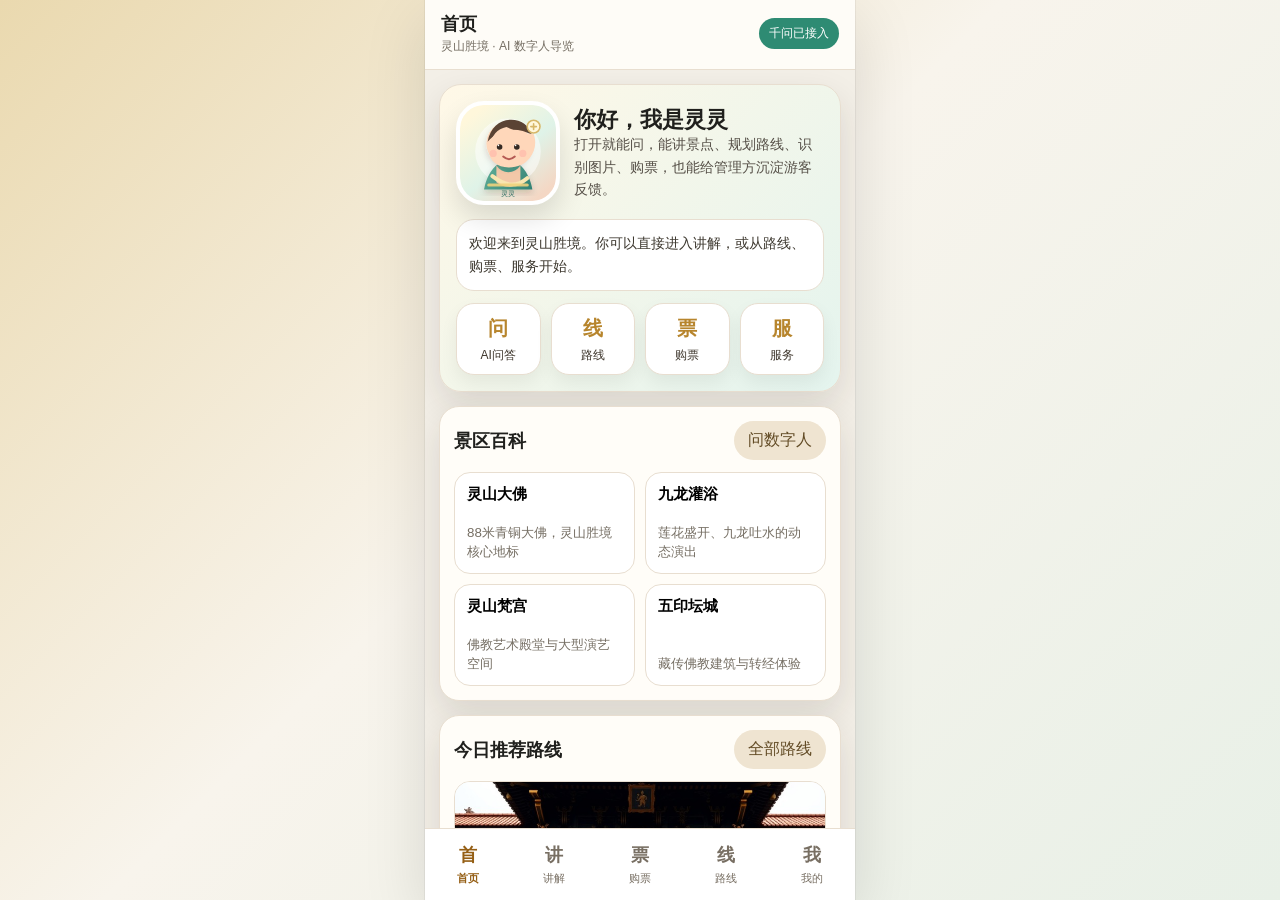
==== preview.html @ b8cce470 "完善AI数字人导览小程序功能" ====
<!doctype html>
<html lang="zh-CN">
<head>
  <meta charset="utf-8" />
  <meta name="viewport" content="width=device-width, initial-scale=1" />
  <title>灵山胜境 AI 数字人导览小程序</title>
  <style>
    :root{
      --bg:#f3efe7;
      --paper:#fffdf8;
      --ink:#20201d;
      --sub:#756e63;
      --line:#e8ded0;
      --gold:#b7852d;
      --green:#2e8b73;
      --red:#ba594d;
      --blue:#3d6f97;
      --shadow:0 14px 34px rgba(44,35,22,.12);
    }
    *{box-sizing:border-box}
    body{
      margin:0;
      min-height:100vh;
      background:linear-gradient(135deg,#ead9af,#f8f4ec 46%,#e8f0e7);
      color:var(--ink);
      font-family:"PingFang SC","Microsoft YaHei",Arial,sans-serif;
    }
    button,input,select,textarea{font:inherit}
    button{cursor:pointer}
    .phone{
      width:min(430px,100vw);
      min-height:100vh;
      margin:0 auto;
      background:var(--bg);
      position:relative;
      overflow:hidden;
      box-shadow:0 0 0 1px rgba(0,0,0,.05),0 20px 60px rgba(0,0,0,.12);
    }
    .app-head{
      height:70px;
      padding:12px 16px 10px;
      background:rgba(255,253,248,.96);
      border-bottom:1px solid var(--line);
      position:sticky;
      top:0;
      z-index:10;
    }
    .head-row{display:flex;align-items:center;justify-content:space-between;gap:10px}
    .back{
      border:0;
      background:#efe5d6;
      color:#5d4a2e;
      border-radius:12px;
      width:40px;
      height:40px;
      display:none;
      flex:none;
    }
    .back.show{display:block}
    .title-wrap{min-width:0;flex:1}
    .page-title{font-size:18px;font-weight:800;white-space:nowrap;overflow:hidden;text-overflow:ellipsis}
    .page-sub{font-size:12px;color:var(--sub);margin-top:2px;white-space:nowrap;overflow:hidden;text-overflow:ellipsis}
    .ai-pill{background:var(--green);color:#fff;border-radius:999px;padding:7px 10px;font-size:12px;white-space:nowrap}
    .main{height:calc(100vh - 70px);overflow:auto;padding:14px 14px 88px}
    .page{display:none}
    .page.active{display:block}
    .hero{
      background:linear-gradient(135deg,#fff8e7,#e4f4ee);
      border:1px solid var(--line);
      border-radius:22px;
      padding:16px;
      box-shadow:var(--shadow);
    }
    .guide{display:flex;gap:14px;align-items:center}
    .avatar{
      width:104px;height:104px;border-radius:28px;object-fit:cover;
      background:#fff;border:4px solid #fff;box-shadow:0 14px 28px rgba(0,0,0,.12);
      flex:none;
    }
    h1,h2,h3,p{margin:0}
    h1{font-size:22px;line-height:1.25}
    h2{font-size:18px}
    h3{font-size:16px}
    p{color:#554f47;line-height:1.6;font-size:14px}
    .speech{
      margin-top:14px;
      background:#fff;
      border:1px solid var(--line);
      border-radius:18px;
      padding:12px;
      font-size:14px;
      line-height:1.65;
      color:#3d382f;
    }
    .section{margin-top:14px;background:var(--paper);border:1px solid var(--line);border-radius:20px;padding:14px;box-shadow:var(--shadow)}
    .section-head{display:flex;align-items:center;justify-content:space-between;gap:12px;margin-bottom:12px}
    .muted{color:var(--sub);font-size:12px}
    .grid{display:grid;grid-template-columns:repeat(2,1fr);gap:10px}
    .tile,.list-btn,.route-card,.service-row,.ticket-row,.order-card{
      border:1px solid var(--line);
      background:#fff;
      border-radius:16px;
      padding:12px;
    }
    .tile{min-height:102px;text-align:left;display:flex;flex-direction:column;justify-content:space-between}
    .tile strong,.list-btn strong{font-size:15px}
    .tile small,.list-btn small{color:var(--sub);line-height:1.45}
    .quick-actions{display:grid;grid-template-columns:repeat(4,1fr);gap:10px;margin-top:12px}
    .quick-actions button{
      min-height:72px;
      border:1px solid var(--line);
      background:#fff;
      border-radius:18px;
      box-shadow:0 8px 18px rgba(0,0,0,.06);
      color:#3d352b;
      display:flex;
      flex-direction:column;
      align-items:center;
      justify-content:center;
      gap:5px;
      font-size:12px;
    }
    .icon{font-size:20px;font-weight:800;color:var(--gold)}
    .btn{
      border:0;
      border-radius:999px;
      padding:9px 14px;
      background:#252119;
      color:#fff;
      white-space:nowrap;
    }
    .btn.light{background:#efe4d1;color:#624b25}
    .btn.green{background:var(--green)}
    .btn.red{background:var(--red)}
    .chat{display:flex;flex-direction:column;gap:10px;max-height:360px;overflow:auto;margin-bottom:12px}
    .msg{max-width:88%;border-radius:16px;padding:10px 12px;font-size:14px;line-height:1.6;white-space:pre-wrap}
    .msg.ai{align-self:flex-start;background:#fff7e7;border:1px solid #ecd8ad}
    .msg.user{align-self:flex-end;background:#252119;color:#fff}
    .input-row{display:flex;gap:8px}
    .input-row input{flex:1;min-width:0;height:44px;border:1px solid var(--line);border-radius:14px;padding:0 12px;background:#fff}
    .route-card{padding:0;overflow:hidden}
    .route-card img{width:100%;height:138px;object-fit:cover;display:block}
    .route-card .body{padding:12px}
    .route-card p{font-size:12px;margin-top:6px}
    .split{display:flex;align-items:center;justify-content:space-between;gap:10px;margin-top:10px}
    .steps{display:grid;gap:10px}
    .step{display:flex;gap:10px;align-items:flex-start;background:#fff;border:1px solid var(--line);border-radius:16px;padding:12px}
    .step-num{width:30px;height:30px;border-radius:50%;background:#ead8af;display:grid;place-items:center;color:#5a421b;font-weight:800;flex:none}
    .progress{height:9px;background:#e2d8cc;border-radius:999px;overflow:hidden}
    .progress span{display:block;height:100%;background:linear-gradient(90deg,var(--green),var(--gold));border-radius:inherit}
    .service-map{
      height:240px;
      border-radius:18px;
      border:1px solid var(--line);
      background:
        linear-gradient(90deg,rgba(255,255,255,.65) 1px,transparent 1px),
        linear-gradient(0deg,rgba(255,255,255,.65) 1px,transparent 1px),
        linear-gradient(135deg,#dfeee4,#f7efd9);
      background-size:42px 42px,42px 42px,auto;
      position:relative;
      overflow:hidden;
    }
    .pin{position:absolute;transform:translate(-50%,-50%);border:0;border-radius:999px;padding:8px 10px;background:#252119;color:#fff;font-size:12px;box-shadow:0 8px 18px rgba(0,0,0,.2)}
    .pin.gold{background:var(--gold)}
    .pin.green{background:var(--green)}
    .service-row{display:flex;justify-content:space-between;align-items:center;gap:10px;margin-top:10px;text-align:left;width:100%}
    .ticket-row{display:flex;align-items:center;justify-content:space-between;gap:10px;margin-top:10px}
    .counter{display:flex;align-items:center;gap:8px}
    .counter button{width:30px;height:30px;border:0;border-radius:50%;background:#ead8af}
    .form{display:grid;gap:10px}
    .form input,.form select,.form textarea{width:100%;border:1px solid var(--line);border-radius:14px;background:#fff;padding:11px 12px}
    .form textarea{min-height:90px;resize:none}
    .summary{background:#fff7e7;border:1px solid #ecd8ad;border-radius:16px;padding:12px;line-height:1.6;font-size:14px}
    .tabbar{
      position:fixed;
      left:50%;
      bottom:0;
      transform:translateX(-50%);
      width:min(430px,100vw);
      height:72px;
      background:#fff;
      border-top:1px solid var(--line);
      display:grid;
      grid-template-columns:repeat(5,1fr);
      z-index:30;
    }
    .tabbar button{border:0;background:#fff;color:#786f63;display:flex;flex-direction:column;align-items:center;justify-content:center;gap:4px;font-size:11px}
    .tabbar button.active{color:#955f15;font-weight:800}
    .tabbar b{font-size:18px}
    .hidden{display:none!important}
  </style>
</head>
<body>
  <div class="phone">
    <header class="app-head">
      <div class="head-row">
        <button class="back" id="backBtn">‹</button>
        <div class="title-wrap">
          <div class="page-title" id="pageTitle">首页</div>
          <div class="page-sub" id="pageSub">灵山胜境 · AI 数字人导览</div>
        </div>
        <div class="ai-pill" id="aiState">千问已接入</div>
      </div>
    </header>
    <main class="main" id="main"></main>
    <nav class="tabbar" id="tabbar">
      <button data-tab="home" class="active"><b>首</b><span>首页</span></button>
      <button data-tab="guide"><b>讲</b><span>讲解</span></button>
      <button data-tab="ticket"><b>票</b><span>购票</span></button>
      <button data-tab="route"><b>线</b><span>路线</span></button>
      <button data-tab="profile"><b>我</b><span>我的</span></button>
    </nav>
  </div>

  <input id="photoInput" class="hidden" type="file" accept="image/*" />

  <script>
    const facts = [
      {id:"buddha", title:"灵山大佛", sub:"88米青铜大佛，灵山胜境核心地标", img:"/assets/guide/route-history.jpg", body:"灵山大佛高88米，1997年落成开光。游客可沿216级登云道上行，体验抱佛脚祈福，讲解重点包括五方五佛理念、青铜铸造工艺和灵山佛教文化脉络。", tips:["建议上午参观","适合拍照","核心讲解点"]},
      {id:"bath", title:"九龙灌浴", sub:"莲花盛开、九龙吐水的动态演出", img:"/assets/guide/route-culture.jpg", body:"九龙灌浴再现佛陀诞生故事，莲花开启后太子佛像升起，九龙吐水形成仪式感强的演出场景。具体演出场次以景区当日公告为准。", tips:["亲子推荐","看演出时间","祈福体验"]},
      {id:"palace", title:"灵山梵宫", sub:"佛教艺术殿堂与大型演艺空间", img:"/assets/guide/player-thumb.jpg", body:"灵山梵宫融合东阳木雕、敦煌壁画、琉璃、景泰蓝和声光电技术，是景区艺术含量最高的空间之一。建议预留完整参观时间。", tips:["建筑艺术","演出推荐","室内参观"]},
      {id:"tantric", title:"五印坛城", sub:"藏传佛教建筑与转经体验", img:"/assets/guide/route-nature.jpg", body:"五印坛城集中展示藏传佛教建筑、曼荼罗文化和转经祈福体验，适合观察色彩、纹样和空间仪式感。", tips:["转经体验","建筑美学","慢游"]},
      {id:"temple", title:"祥符禅寺", sub:"承载灵山历史文脉的古刹", img:"/assets/guide/route-history.jpg", body:"祥符禅寺连接灵山历史源流，适合安静参观。讲解可围绕寺院兴衰、灵山地名来源和佛教文化传承展开。", tips:["历史文化","安静参观","深度讲解"]},
      {id:"center", title:"游客中心", sub:"问询、失物招领、应急与反馈", img:"/assets/guide/route-culture.jpg", body:"游客中心提供路线咨询、失物招领、应急帮助、投诉建议和无障碍服务，是景区运营服务的重要节点。", tips:["游客服务","应急帮助","反馈入口"]}
    ];
    const routes = [
      {id:"history", title:"历史朝圣之旅", time:"6小时", img:"/assets/guide/route-history.jpg", desc:"适合历史文化爱好者，重点讲解佛教文化和建筑艺术。", stops:["祥符禅寺","灵山大佛","灵山梵宫","五印坛城"]},
      {id:"family", title:"亲子祈福之旅", time:"4小时", img:"/assets/guide/route-culture.jpg", desc:"路线轻松，互动多，适合带孩子游览。", stops:["九龙灌浴","佛手广场","百子戏弥勒","灵山梵宫"]},
      {id:"nature", title:"自然禅意之旅", time:"5小时", img:"/assets/guide/route-nature.jpg", desc:"突出太湖风光、园林和慢节奏讲解。", stops:["菩提大道","灵山大佛","曼飞龙塔","灵山精舍"]}
    ];
    const services = [
      {id:"toilet", title:"洗手间", sub:"最近点位：九龙灌浴东侧，约180米", x:72, y:32, detail:"支持无障碍洗手间提示，可结合当前位置推荐最近设施。"},
      {id:"food", title:"餐饮", sub:"素面、素斋、亲子简餐推荐", x:36, y:58, detail:"推荐梵宫素斋、景区素面和游客中心简餐，午高峰建议错峰。"},
      {id:"parking", title:"停车场", sub:"P1/P2停车区与接驳路线", x:18, y:82, detail:"离园高峰建议提前规划停车区和出口，必要时使用接驳服务。"},
      {id:"help", title:"游客中心", sub:"咨询、失物招领、应急帮助", x:60, y:72, detail:"提供人工咨询、失物登记、应急帮助和游客反馈受理。"}
    ];
    const tickets = [
      {id:"adult", title:"成人票", price:198, count:1, desc:"普通成人游客"},
      {id:"student", title:"学生票", price:99, count:0, desc:"需携带有效学生证"},
      {id:"family", title:"亲子套票", price:328, count:0, desc:"一大一小亲子套票"}
    ];
    const state = {page:"home", stack:[], route:routes[0], orders:[], avatar:"/assets/guide/avatar-cute.svg", voice:"温柔讲解音", asking:false};
    const main = document.getElementById("main");
    const pageTitle = document.getElementById("pageTitle");
    const pageSub = document.getElementById("pageSub");
    const backBtn = document.getElementById("backBtn");
    const aiState = document.getElementById("aiState");
    const tabbar = document.getElementById("tabbar");

    const pageMeta = {
      home:["首页","灵山胜境 · AI 数字人导览"],
      guide:["AI讲解","文本、语音、图片识别与千问问答"],
      ticket:["购票","模拟票务业务流程"],
      route:["路线","个性化游览与执行页"],
      profile:["我的","偏好、订单、收藏与数字人设置"],
      spot:["景点详情","基于 jqxx 景区资料的讲解页"],
      service:["服务中心","景区设施、地图与运营服务"],
      routeLive:["路线执行","站点打卡、进度与讲解"],
      checkout:["确认订单","游客信息与模拟支付"],
      success:["出票成功","订单结果与入园凭证"],
      admin:["管理后台","游客反馈、热门问题与知识库"]
    };

    function nav(page, params={}, push=true){
      if(push && state.page) state.stack.push({page:state.page, params:state.params || {}});
      state.page = page;
      state.params = params;
      const meta = pageMeta[page] || pageMeta.home;
      pageTitle.textContent = meta[0];
      pageSub.textContent = meta[1];
      backBtn.classList.toggle("show", state.stack.length > 0 && !["home","guide","ticket","route","profile"].includes(page));
      tabbar.querySelectorAll("button").forEach(b=>b.classList.toggle("active", b.dataset.tab===page));
      main.scrollTop = 0;
      render();
    }
    function back(){
      const prev = state.stack.pop();
      if(prev) nav(prev.page, prev.params, false);
    }
    function money(){return tickets.reduce((s,t)=>s+t.price*t.count,0)}
    function count(){return tickets.reduce((s,t)=>s+t.count,0)}
    function factByTitle(title){return facts.find(f=>f.title===title)||facts[0]}
    function routeById(id){return routes.find(r=>r.id===id)||routes[0]}
    function serviceById(id){return services.find(s=>s.id===id)||services[0]}

    function render(){
      const page = state.page;
      if(page==="home") return renderHome();
      if(page==="guide") return renderGuide();
      if(page==="ticket") return renderTicket();
      if(page==="checkout") return renderCheckout();
      if(page==="success") return renderSuccess();
      if(page==="route") return renderRoute();
      if(page==="routeLive") return renderRouteLive();
      if(page==="spot") return renderSpot();
      if(page==="service") return renderService();
      if(page==="profile") return renderProfile();
      if(page==="admin") return renderAdmin();
    }

    function renderHome(){
      main.innerHTML = `
        <section class="hero">
          <div class="guide">
            <img class="avatar" src="${state.avatar}" alt="数字人灵灵">
            <div><h1>你好，我是灵灵</h1><p>打开就能问，能讲景点、规划路线、识别图片、购票，也能给管理方沉淀游客反馈。</p></div>
          </div>
          <div class="speech" id="speech">欢迎来到灵山胜境。你可以直接进入讲解，或从路线、购票、服务开始。</div>
          <div class="quick-actions">
            <button data-go="guide"><span class="icon">问</span><span>AI问答</span></button>
            <button data-go="route"><span class="icon">线</span><span>路线</span></button>
            <button data-go="ticket"><span class="icon">票</span><span>购票</span></button>
            <button data-go="service" data-id="help"><span class="icon">服</span><span>服务</span></button>
          </div>
        </section>
        <section class="section">
          <div class="section-head"><h2>景区百科</h2><button class="btn light" data-go="guide">问数字人</button></div>
          <div class="grid">${facts.slice(0,4).map(f=>tile(f.title,f.sub,`data-go="spot" data-title="${f.title}"`)).join("")}</div>
        </section>
        <section class="section">
          <div class="section-head"><h2>今日推荐路线</h2><button class="btn light" data-go="route">全部路线</button></div>
          ${routePreview(routes[1])}
        </section>`;
    }

    function renderGuide(){
      main.innerHTML = `
        <section class="hero">
          <div class="guide"><img class="avatar" src="${state.avatar}" alt="数字人"><div><h1>数字人实时讲解</h1><p>千问接口已接入，回答会结合本地景区知识库。语音会请求麦克风权限，图片入口可模拟多模态识别。</p></div></div>
          <div class="quick-actions">
            <button id="recordBtn"><span class="icon">录</span><span>录音权限</span></button>
            <button id="photoBtn"><span class="icon">图</span><span>图片识别</span></button>
            <button data-go="profile"><span class="icon">人</span><span>形象设置</span></button>
            <button data-go="service" data-id="help"><span class="icon">服</span><span>游客服务</span></button>
          </div>
        </section>
        <section class="section">
          <div class="chat" id="chat"><div class="msg ai">我是灵灵，请问你想了解哪个景点或哪条路线？</div></div>
          <div class="input-row"><input id="question" placeholder="例如：九龙灌浴几点开始？"><button class="btn" id="sendBtn">发送</button></div>
        </section>
        <section class="section">
          <div class="section-head"><h2>快捷问题</h2><span class="muted">点击后真实调用 AI</span></div>
          <div class="grid">
            ${["灵山大佛最值得看什么？","九龙灌浴适合孩子看吗？","梵宫有什么艺术亮点？","帮我安排半日路线"].map(q=>tile(q,"发送给数字人",`data-ask="${q}"`)).join("")}
          </div>
        </section>`;
      document.getElementById("sendBtn").onclick=()=>ask(document.getElementById("question").value);
      document.getElementById("question").onkeydown=e=>{if(e.key==="Enter")ask(e.target.value)};
      document.getElementById("recordBtn").onclick=requestRecord;
      document.getElementById("photoBtn").onclick=()=>document.getElementById("photoInput").click();
    }

    function renderTicket(){
      main.innerHTML = `
        <section class="section">
          <div class="section-head"><h2>选择票种</h2><span class="muted">真实业务流程模拟</span></div>
          ${tickets.map(t=>`
            <div class="ticket-row">
              <div><strong>${t.title}</strong><p>${t.desc}</p><div class="muted">￥${t.price} / 张</div></div>
              <div class="counter"><button data-ticket="${t.id}" data-delta="-1">-</button><strong>${t.count}</strong><button data-ticket="${t.id}" data-delta="1">+</button></div>
            </div>`).join("")}
        </section>
        <section class="section">
          <div class="split"><div><h2>合计 ￥${money()}</h2><p>共 ${count()} 张票，下一步填写游客信息。</p></div><button class="btn" data-go="checkout">下一步</button></div>
        </section>
        <section class="section">
          <h2>购票须知</h2><p>本页为比赛演示用模拟购票，不产生真实支付。真实上线可接入景区票务系统、支付接口、核销二维码和退改规则。</p>
        </section>`;
    }

    function renderCheckout(){
      main.innerHTML = `
        <section class="section">
          <h2>确认游客信息</h2>
          <div class="form" style="margin-top:12px">
            <input id="buyerName" placeholder="游客姓名">
            <input id="buyerPhone" placeholder="手机号">
            <select id="visitDate"><option>今天入园</option><option>明天入园</option><option>本周末入园</option></select>
            <div class="summary">订单金额：￥${money()}，票数：${count()} 张。提交后生成模拟电子票。</div>
            <button class="btn green" id="payBtn">提交模拟支付</button>
          </div>
        </section>`;
      document.getElementById("payBtn").onclick=()=>{
        if(!count()) return alert("请先选择票数");
        const order={id:"LS"+Date.now(),name:document.getElementById("buyerName").value||"游客",phone:document.getElementById("buyerPhone").value||"未填写",date:document.getElementById("visitDate").value,total:money(),count:count()};
        state.orders.unshift(order);
        nav("success",{order},true);
      };
    }

    function renderSuccess(){
      const o=state.params.order||state.orders[0];
      main.innerHTML = `
        <section class="hero">
          <h1>出票成功</h1><p>已生成模拟电子票，可在“我的-订单”查看。</p>
          <div class="summary" style="margin-top:14px">订单号：${o.id}<br>游客：${o.name}<br>票数：${o.count} 张<br>金额：￥${o.total}<br>入园日期：${o.date}</div>
          <div class="quick-actions"><button data-go="home"><span class="icon">首</span><span>回首页</span></button><button data-go="profile"><span class="icon">单</span><span>看订单</span></button></div>
        </section>`;
    }

    function renderRoute(){
      main.innerHTML = `
        <section class="section">
          <div class="section-head"><h2>选择游览路线</h2><span class="muted">进入后是执行页</span></div>
          <div class="steps">${routes.map(r=>routePreview(r)).join("")}</div>
        </section>`;
    }

    function renderRouteLive(){
      const r=routeById(state.params.id);
      state.route=r;
      main.innerHTML = `
        <section class="hero">
          <h1>${r.title}</h1><p>${r.desc}</p>
          <div class="speech">当前进度：第 1 / ${r.stops.length} 站。数字人会按站点切换讲解内容。</div>
          <div class="progress"><span style="width:25%"></span></div>
        </section>
        <section class="section">
          <div class="section-head"><h2>游览站点</h2><button class="btn light" data-ask="请为我讲解${r.stops[0]}">AI讲第一站</button></div>
          <div class="steps">${r.stops.map((s,i)=>`<button class="step" data-go="spot" data-title="${s}"><span class="step-num">${i+1}</span><span><strong>${s}</strong><p>点击查看站点详情与讲解</p></span></button>`).join("")}</div>
        </section>`;
    }

    function renderSpot(){
      const f=factByTitle(state.params.title);
      main.innerHTML = `
        <section class="hero">
          <img src="${f.img}" alt="${f.title}" style="width:100%;height:190px;object-fit:cover;border-radius:18px;margin-bottom:14px">
          <h1>${f.title}</h1><p>${f.sub}</p>
          <div class="speech">${f.body}</div>
          <div class="quick-actions">
            <button data-ask="请详细讲解${f.title}"><span class="icon">讲</span><span>AI讲解</span></button>
            <button data-go="route"><span class="icon">线</span><span>相关路线</span></button>
            <button data-go="service" data-id="help"><span class="icon">服</span><span>问服务</span></button>
          </div>
        </section>
        <section class="section"><h2>游览建议</h2><div class="grid">${f.tips.map(t=>tile(t,"适合加入讲解词",`data-ask="关于${f.title}的${t}，请给游客讲解"`)).join("")}</div></section>`;
    }

    function renderService(){
      main.innerHTML = `
        <section class="section">
          <div class="section-head"><h2>服务地图</h2><span class="muted">点击设施进入服务详情</span></div>
          <div class="service-map">${services.map((s,i)=>`<button class="pin ${i%2?"green":"gold"}" style="left:${s.x}%;top:${s.y}%" data-service="${s.id}">${s.title}</button>`).join("")}</div>
        </section>
        <section class="section">
          <h2>服务列表</h2>
          ${services.map(s=>`<button class="service-row" data-service="${s.id}"><span><strong>${s.title}</strong><p>${s.sub}</p></span><span>›</span></button>`).join("")}
        </section>`;
    }

    function renderServiceDetail(s){
      main.innerHTML = `
        <section class="hero">
          <h1>${s.title}</h1><p>${s.sub}</p>
          <div class="speech">${s.detail}</div>
          <div class="quick-actions">
            <button data-ask="请告诉我${s.title}在哪里"><span class="icon">问</span><span>问AI</span></button>
            <button data-go="service"><span class="icon">图</span><span>回地图</span></button>
            <button data-go="profile"><span class="icon">馈</span><span>反馈</span></button>
          </div>
        </section>`;
      pageTitle.textContent=s.title;
      pageSub.textContent="景区服务详情";
    }

    function renderProfile(){
      main.innerHTML = `
        <section class="hero">
          <div class="guide"><img class="avatar" src="${state.avatar}" alt="数字人"><div><h1>我的导览</h1><p>管理数字人形象、声音、订单、收藏与游客反馈。</p></div></div>
        </section>
        <section class="section form">
          <h2>数字人设置</h2>
          <select id="avatarSelect"><option value="/assets/guide/avatar-cute.svg">可爱灵灵</option><option value="/assets/guide/player-thumb.jpg">古风讲解员</option><option value="/assets/guide/avatar.jpg">真实景区形象</option></select>
          <select id="voiceSelect"><option>温柔讲解音</option><option>活泼亲子音</option><option>沉稳文化音</option></select>
          <button class="btn green" id="saveProfile">保存配置</button>
        </section>
        <section class="section"><h2>我的订单</h2>${state.orders.length?state.orders.map(o=>`<div class="order-card"><strong>${o.name} · ${o.count}张</strong><p>${o.date} / ￥${o.total} / ${o.id}</p></div>`).join(""):`<p>暂无订单，去购票页可以生成模拟电子票。</p>`}</section>
        <section class="section">
          <h2>更多功能</h2>
          <div class="grid">${[
            ["浏览历史","查看最近访问的景点"],
            ["我的收藏","收藏景点与路线"],
            ["游客反馈","提交满意度与建议"],
            ["管理后台","查看运营大屏"]
          ].map(([a,b])=>tile(a,b, a==="管理后台" ? `data-go="admin"` : `data-ask="打开${a}功能"`)).join("")}</div>
        </section>`;
      document.getElementById("avatarSelect").value=state.avatar;
      document.getElementById("saveProfile").onclick=()=>{
        state.avatar=document.getElementById("avatarSelect").value;
        state.voice=document.getElementById("voiceSelect").value;
        alert("数字人配置已保存");
        renderProfile();
      };
    }

    function renderAdmin(){
      main.innerHTML = `
        <section class="section"><div class="section-head"><h2>运营概览</h2><span class="muted">管理方视角</span></div><div class="grid">${[
          ["今日服务人次","1280"],
          ["热门问答","九龙灌浴"],
          ["满意度","98.5%"],
          ["平均响应","1.2秒"]
        ].map(([a,b])=>tile(a,b,"")).join("")}</div></section>
        <section class="section"><h2>游客感受度报告</h2><p>游客关注点集中在演出时间、亲子路线、餐饮和停车。建议在首页增加“九龙灌浴场次”和“亲子轻松游”入口。</p></section>
        <section class="section"><h2>知识库管理</h2><p>当前知识库来自 jqxx 示范景区资料包：灵山胜境结构化资料、历史文化指南与旅游行为数据。</p><button class="btn light" data-ask="请总结今天游客最关心的问题">生成服务建议</button></section>`;
    }

    function tile(title, sub, attr){return `<button class="tile" ${attr}><strong>${title}</strong><small>${sub}</small></button>`}
    function routePreview(r){return `<article class="route-card"><img src="${r.img}" alt="${r.title}"><div class="body"><h3>${r.title}</h3><p>${r.desc}</p><div class="split"><span class="muted">${r.time}</span><button class="btn" data-go="routeLive" data-id="${r.id}">开始游览</button></div></div></article>`}

    async function ask(text){
      const question=String(text||"").trim();
      if(!question||state.asking)return;
      if(state.page!=="guide") nav("guide",{},true);
      const chat=document.getElementById("chat");
      chat.insertAdjacentHTML("beforeend",`<div class="msg user">${question}</div><div class="msg ai" id="thinking">正在检索景区资料并调用千问...</div>`);
      chat.scrollTop=chat.scrollHeight;
      state.asking=true;
      try{
        const res=await fetch("/api/qwen/chat",{method:"POST",headers:{"Content-Type":"application/json"},body:JSON.stringify({
          message:question,
          context:{scenicName:"灵山胜境",guideName:"灵灵",spotName:"灵山大佛"},
          knowledge:facts.map(f=>({title:f.title,content:f.body})),
          model:"qwen-plus"
        })});
        const data=await res.json();
        document.getElementById("thinking").textContent=data.answer||localAnswer(question);
        aiState.textContent=res.ok?"千问回复":"本地知识库";
      }catch(e){
        document.getElementById("thinking").textContent=localAnswer(question);
        aiState.textContent="本地知识库";
      }finally{
        document.getElementById("thinking")?.removeAttribute("id");
        state.asking=false;
      }
    }
    function localAnswer(q){
      const hit=facts.find(f=>q.includes(f.title)||q.includes(f.title.replace("灵山","")));
      if(hit)return `${hit.title}：${hit.body}`;
      if(q.includes("路线"))return `${state.route.title}：${state.route.stops.join(" → ")}。${state.route.desc}`;
      return "我会结合灵山胜境知识库回答。你可以问景点、路线、演出、购票或服务设施。";
    }
    async function requestRecord(){
      try{
        if(!navigator.mediaDevices)throw new Error("当前环境不支持浏览器录音权限");
        const stream=await navigator.mediaDevices.getUserMedia({audio:true});
        stream.getTracks().forEach(t=>t.stop());
        alert("录音权限已获取。微信小程序中可接 RecorderManager 和语音识别。");
      }catch(e){alert("录音权限未开启："+(e.message||"请允许麦克风"))}
    }

    document.addEventListener("click",e=>{
      const el=e.target.closest("button");
      if(!el)return;
      if(el.dataset.tab){state.stack=[];nav(el.dataset.tab,{},false)}
      if(el.dataset.go){
        if(el.dataset.go==="spot") nav("spot",{title:el.dataset.title},true);
        else if(el.dataset.go==="service") nav("service",{id:el.dataset.id},true);
        else if(el.dataset.go==="routeLive") nav("routeLive",{id:el.dataset.id},true);
        else nav(el.dataset.go,{},true);
      }
      if(el.dataset.service){const s=serviceById(el.dataset.service);state.stack.push({page:"service",params:{}});state.page="serviceDetail";state.params={id:s.id};backBtn.classList.add("show");renderServiceDetail(s)}
      if(el.dataset.ticket){const t=tickets.find(x=>x.id===el.dataset.ticket);t.count=Math.max(0,t.count+Number(el.dataset.delta));renderTicket()}
      if(el.dataset.ask)ask(el.dataset.ask);
    });
    backBtn.onclick=back;
    document.getElementById("photoInput").onchange=e=>{
      const file=e.target.files[0];
      if(file)alert(`已收到图片 ${file.name}。演示版作为多模态识别入口，真实小程序可接入视觉模型。`);
    };
    nav("home",{},false);
  </script>
</body>
</html>
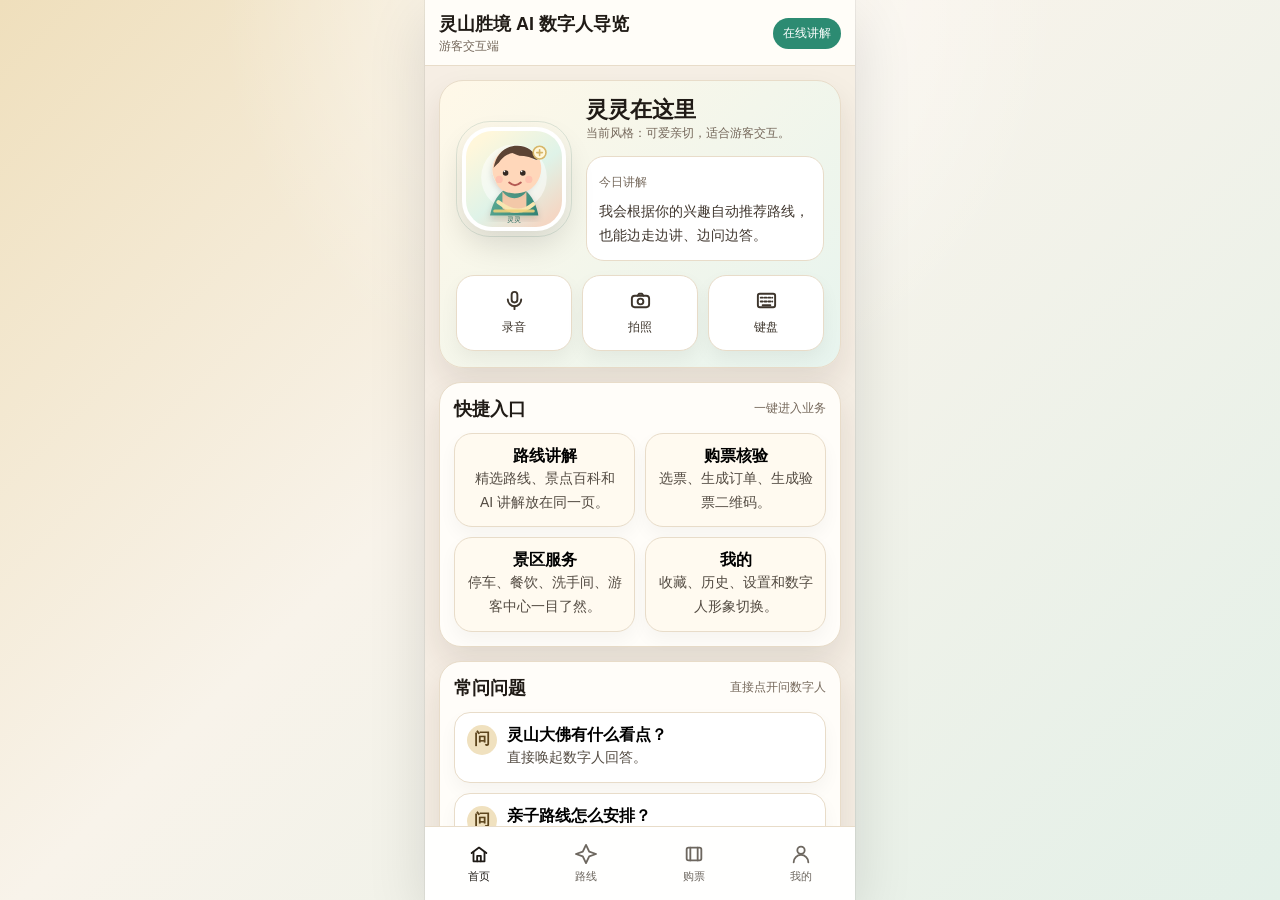
==== commit 2b3388b3: "Refine preview into interactive tourist app" ====
--- a/preview.html
+++ b/preview.html
@@ -3,573 +3,1772 @@
 <head>
   <meta charset="utf-8" />
   <meta name="viewport" content="width=device-width, initial-scale=1" />
-  <title>灵山胜境 AI 数字人导览小程序</title>
+  <title>灵山胜境 AI 数字人导览</title>
   <style>
     :root{
-      --bg:#f3efe7;
-      --paper:#fffdf8;
-      --ink:#20201d;
-      --sub:#756e63;
-      --line:#e8ded0;
-      --gold:#b7852d;
-      --green:#2e8b73;
-      --red:#ba594d;
-      --blue:#3d6f97;
-      --shadow:0 14px 34px rgba(44,35,22,.12);
+      --bg:#f6efe4;
+      --panel:#fffdf9;
+      --panel-2:#fbf4e7;
+      --ink:#201b16;
+      --muted:#75685b;
+      --line:#e8dcc9;
+      --gold:#ba8432;
+      --green:#2c8b72;
+      --red:#ba5a48;
+      --shadow:0 16px 32px rgba(45,34,18,.10);
+      --radius:20px;
+      --nav-h:74px;
     }
     *{box-sizing:border-box}
+    html,body{height:100%}
     body{
       margin:0;
-      min-height:100vh;
-      background:linear-gradient(135deg,#ead9af,#f8f4ec 46%,#e8f0e7);
       color:var(--ink);
-      font-family:"PingFang SC","Microsoft YaHei",Arial,sans-serif;
+      font-family:"PingFang SC","Microsoft YaHei",sans-serif;
+      background:
+        radial-gradient(circle at top, rgba(255,255,255,.8), transparent 38%),
+        linear-gradient(135deg,#efdfbc 0%, #f8f3ea 42%, #e3f0e8 100%);
     }
     button,input,select,textarea{font:inherit}
     button{cursor:pointer}
-    .phone{
+    .app{
       width:min(430px,100vw);
       min-height:100vh;
       margin:0 auto;
-      background:var(--bg);
       position:relative;
+      background:rgba(246,239,228,.96);
+      box-shadow:0 0 0 1px rgba(0,0,0,.05), 0 18px 56px rgba(0,0,0,.12);
       overflow:hidden;
-      box-shadow:0 0 0 1px rgba(0,0,0,.05),0 20px 60px rgba(0,0,0,.12);
-    }
-    .app-head{
-      height:70px;
-      padding:12px 16px 10px;
-      background:rgba(255,253,248,.96);
-      border-bottom:1px solid var(--line);
+    }
+    .topbar{
       position:sticky;
       top:0;
-      z-index:10;
-    }
-    .head-row{display:flex;align-items:center;justify-content:space-between;gap:10px}
+      z-index:40;
+      display:flex;
+      align-items:center;
+      gap:10px;
+      padding:12px 14px 10px;
+      background:rgba(255,253,249,.96);
+      border-bottom:1px solid var(--line);
+      backdrop-filter:blur(10px);
+    }
     .back{
-      border:0;
-      background:#efe5d6;
-      color:#5d4a2e;
-      border-radius:12px;
-      width:40px;
-      height:40px;
-      display:none;
+      width:38px;height:38px;border:0;border-radius:12px;
+      background:#f1e5d0;color:#5e492b;display:none;align-items:center;justify-content:center;
       flex:none;
     }
-    .back.show{display:block}
-    .title-wrap{min-width:0;flex:1}
-    .page-title{font-size:18px;font-weight:800;white-space:nowrap;overflow:hidden;text-overflow:ellipsis}
-    .page-sub{font-size:12px;color:var(--sub);margin-top:2px;white-space:nowrap;overflow:hidden;text-overflow:ellipsis}
-    .ai-pill{background:var(--green);color:#fff;border-radius:999px;padding:7px 10px;font-size:12px;white-space:nowrap}
-    .main{height:calc(100vh - 70px);overflow:auto;padding:14px 14px 88px}
+    .back.show{display:flex}
+    .brand{min-width:0;flex:1}
+    .brand .title{font-size:18px;font-weight:800;white-space:nowrap;overflow:hidden;text-overflow:ellipsis}
+    .brand .sub{font-size:12px;color:var(--muted);margin-top:2px;white-space:nowrap;overflow:hidden;text-overflow:ellipsis}
+    .status{
+      flex:none;
+      padding:7px 10px;
+      border-radius:999px;
+      background:#2c8b72;
+      color:#fff;
+      font-size:12px;
+      white-space:nowrap;
+    }
+    .content{
+      height:calc(100vh - 62px - var(--nav-h));
+      overflow:auto;
+      padding:14px 14px 92px;
+    }
     .page{display:none}
     .page.active{display:block}
     .hero{
-      background:linear-gradient(135deg,#fff8e7,#e4f4ee);
+      background:linear-gradient(135deg,#fff8e8,#e7f4ee);
+      border:1px solid var(--line);
+      border-radius:24px;
+      padding:16px;
+      box-shadow:var(--shadow);
+    }
+    .hero-row{display:flex;gap:14px;align-items:center}
+    .avatar-ring{
+      width:116px;height:116px;flex:none;position:relative;
+      display:grid;place-items:center;
+    }
+    .avatar-ring::before,
+    .avatar-ring::after{
+      content:"";
+      position:absolute;inset:0;
+      border-radius:34px;
+      border:1px solid rgba(56,118,104,.15);
+      transform:scale(1);
+    }
+    .avatar-ring::after{inset:10px;border-color:rgba(186,132,50,.18)}
+    .avatar{
+      width:104px;height:104px;border-radius:30px;object-fit:cover;z-index:1;
+      border:4px solid #fff;background:#fff;
+      box-shadow:0 14px 30px rgba(0,0,0,.12);
+    }
+    .hero-copy{min-width:0;flex:1}
+    h1,h2,h3,p{margin:0}
+    h1{font-size:22px;line-height:1.2}
+    h2{font-size:18px}
+    h3{font-size:16px}
+    p{font-size:14px;line-height:1.7;color:#534b42}
+    .speech{
+      margin-top:12px;
+      border:1px solid var(--line);
+      border-radius:18px;
+      background:#fff;
+      padding:12px;
+      line-height:1.75;
+      font-size:14px;
+      color:#40372f;
+      min-height:76px;
+    }
+    .speech .tagline{display:inline-block;margin-bottom:6px;font-size:12px;color:var(--muted)}
+    .icon-row{
+      display:grid;
+      grid-template-columns:repeat(3,1fr);
+      gap:10px;
+      margin-top:14px;
+    }
+    .icon-btn{
+      border:1px solid var(--line);
+      border-radius:18px;
+      background:#fff;
+      min-height:76px;
+      padding:10px 8px;
+      display:flex;
+      flex-direction:column;
+      align-items:center;
+      justify-content:center;
+      gap:7px;
+      box-shadow:0 8px 18px rgba(0,0,0,.05);
+      color:#3d352c;
+    }
+    .icon-btn span{font-size:12px}
+    .icon{
+      width:23px;height:23px;display:block;color:currentColor;flex:none;
+    }
+    .section{
+      margin-top:14px;
+      background:var(--panel);
       border:1px solid var(--line);
       border-radius:22px;
-      padding:16px;
+      padding:14px;
       box-shadow:var(--shadow);
     }
-    .guide{display:flex;gap:14px;align-items:center}
-    .avatar{
-      width:104px;height:104px;border-radius:28px;object-fit:cover;
-      background:#fff;border:4px solid #fff;box-shadow:0 14px 28px rgba(0,0,0,.12);
-      flex:none;
-    }
-    h1,h2,h3,p{margin:0}
-    h1{font-size:22px;line-height:1.25}
-    h2{font-size:18px}
-    h3{font-size:16px}
-    p{color:#554f47;line-height:1.6;font-size:14px}
-    .speech{
-      margin-top:14px;
+    .section-head{
+      display:flex;align-items:center;justify-content:space-between;gap:10px;
+      margin-bottom:12px;
+    }
+    .subtle{font-size:12px;color:var(--muted)}
+    .chip-row{display:flex;flex-wrap:wrap;gap:8px}
+    .chip{
+      border:1px solid var(--line);
       background:#fff;
+      color:#4b4136;
+      border-radius:999px;
+      padding:8px 11px;
+      font-size:12px;
+    }
+    .chip.active{
+      background:#1f1b17;
+      color:#fff;
+      border-color:#1f1b17;
+    }
+    .stack{display:grid;gap:10px}
+    .card{
       border:1px solid var(--line);
+      background:#fff;
       border-radius:18px;
       padding:12px;
-      font-size:14px;
-      line-height:1.65;
-      color:#3d382f;
-    }
-    .section{margin-top:14px;background:var(--paper);border:1px solid var(--line);border-radius:20px;padding:14px;box-shadow:var(--shadow)}
-    .section-head{display:flex;align-items:center;justify-content:space-between;gap:12px;margin-bottom:12px}
-    .muted{color:var(--sub);font-size:12px}
-    .grid{display:grid;grid-template-columns:repeat(2,1fr);gap:10px}
-    .tile,.list-btn,.route-card,.service-row,.ticket-row,.order-card{
+      box-shadow:0 8px 18px rgba(0,0,0,.04);
+    }
+    .card.soft{background:#fffaf0}
+    .row{display:flex;gap:12px;align-items:flex-start}
+    .row .fill{min-width:0;flex:1}
+    .badge{
+      width:30px;height:30px;border-radius:999px;
+      display:grid;place-items:center;
+      background:#f0e1bf;color:#5d451d;flex:none;font-weight:800;
+    }
+    .route-thumb{
+      width:100%;height:160px;object-fit:cover;border-radius:18px;margin-bottom:12px;
+      background:#f2e7d4;
+    }
+    .list{display:grid;gap:10px}
+    .list-btn{
       border:1px solid var(--line);
       background:#fff;
       border-radius:16px;
       padding:12px;
-    }
-    .tile{min-height:102px;text-align:left;display:flex;flex-direction:column;justify-content:space-between}
-    .tile strong,.list-btn strong{font-size:15px}
-    .tile small,.list-btn small{color:var(--sub);line-height:1.45}
-    .quick-actions{display:grid;grid-template-columns:repeat(4,1fr);gap:10px;margin-top:12px}
-    .quick-actions button{
-      min-height:72px;
+      text-align:left;
+      display:flex;
+      gap:10px;
+      align-items:flex-start;
+      box-shadow:0 8px 18px rgba(0,0,0,.04);
+    }
+    .list-btn.active{border-color:#d2b16a;background:#fff8eb}
+    .detail-title{font-size:17px;font-weight:800}
+    .detail-desc{margin-top:8px;font-size:14px;line-height:1.75;color:#4d443b}
+    .tag-row{display:flex;flex-wrap:wrap;gap:8px;margin-top:10px}
+    .tag{
+      font-size:12px;
+      padding:6px 10px;
+      border-radius:999px;
+      background:#f2e9d8;
+      color:#715422;
+    }
+    .timeline{display:grid;gap:10px}
+    .stop{
+      display:flex;gap:10px;align-items:flex-start;
+      background:#fff;border:1px solid var(--line);border-radius:16px;padding:12px;
+    }
+    .stop.active{border-color:#d2b16a;background:#fff8e8}
+    .stop .num{
+      width:30px;height:30px;border-radius:50%;
+      background:#ead8af;color:#5c4219;
+      display:grid;place-items:center;font-weight:800;flex:none;
+    }
+    .controls{
+      display:flex;gap:8px;flex-wrap:wrap;margin-top:12px;
+    }
+    .btn{
+      border:0;border-radius:999px;
+      padding:10px 14px;
+      background:#201b16;color:#fff;
+      white-space:nowrap;
+    }
+    .btn.light{background:#efe2cf;color:#65461f}
+    .btn.green{background:var(--green)}
+    .btn.red{background:var(--red)}
+    .btn.block{width:100%}
+    .chat{
+      display:flex;
+      flex-direction:column;
+      gap:10px;
+      max-height:310px;
+      overflow:auto;
+      padding-right:2px;
+    }
+    .msg{
+      max-width:88%;
+      border-radius:16px;
+      padding:10px 12px;
+      font-size:14px;
+      line-height:1.7;
+      white-space:pre-wrap;
+    }
+    .msg.user{align-self:flex-end;background:#201b16;color:#fff}
+    .msg.ai{align-self:flex-start;background:#fff7e5;border:1px solid #ecd9b1}
+    .meta{display:block;margin-top:6px;font-size:11px;opacity:.75}
+    .input-row{display:flex;gap:8px;margin-top:12px}
+    .input-row input{
+      flex:1;min-width:0;height:44px;border:1px solid var(--line);border-radius:14px;padding:0 12px;background:#fff
+    }
+    .input-row button{
+      height:44px;border:0;border-radius:14px;padding:0 14px;background:#201b16;color:#fff
+    }
+    .route-strip{
+      display:flex;
+      gap:10px;
+      overflow:auto;
+      padding-bottom:4px;
+      scroll-snap-type:x proximity;
+    }
+    .route-mini{
+      min-width:240px;
       border:1px solid var(--line);
       background:#fff;
       border-radius:18px;
-      box-shadow:0 8px 18px rgba(0,0,0,.06);
-      color:#3d352b;
+      overflow:hidden;
+      box-shadow:0 8px 18px rgba(0,0,0,.04);
+      scroll-snap-align:start;
+    }
+    .route-mini img{display:block;width:100%;height:128px;object-fit:cover}
+    .route-mini .body{padding:12px}
+    .progress{
+      height:9px;background:#e4d9ca;border-radius:999px;overflow:hidden;
+    }
+    .progress span{
+      display:block;height:100%;border-radius:inherit;
+      background:linear-gradient(90deg,var(--green),var(--gold));
+    }
+    .qr-wrap{
+      display:grid;
+      place-items:center;
+      gap:10px;
+      padding:14px;
+      background:#fff;
+      border-radius:18px;
+      border:1px solid var(--line);
+    }
+    canvas.qr{
+      width:210px;
+      height:210px;
+      border-radius:14px;
+      background:#fff;
+      box-shadow:inset 0 0 0 1px rgba(0,0,0,.05);
+    }
+    .ticket-head{
       display:flex;
-      flex-direction:column;
+      justify-content:space-between;
+      align-items:flex-start;
+      gap:12px;
+    }
+    .ticket-price{font-size:28px;font-weight:800;color:#1f1b16}
+    .qty{
+      display:flex;align-items:center;gap:8px;flex-wrap:wrap;
+    }
+    .qty button{
+      width:34px;height:34px;border-radius:12px;border:1px solid var(--line);background:#fff;
+    }
+    .qty span{min-width:24px;text-align:center;font-weight:700}
+    .form-row{display:grid;gap:8px;margin-top:10px}
+    .form-row label{font-size:12px;color:var(--muted)}
+    .form-row input,.form-row select{
+      height:44px;border:1px solid var(--line);border-radius:14px;padding:0 12px;background:#fff
+    }
+    .order-card{
+      border:1px solid var(--line);
+      border-radius:18px;
+      background:#fff;
+      padding:12px;
+      display:grid;
+      gap:8px;
+    }
+    .order-code{
+      font-size:12px;
+      color:var(--muted);
+      word-break:break-all;
+    }
+    .tabbar{
+      position:absolute;
+      left:0;right:0;bottom:0;
+      height:var(--nav-h);
+      display:grid;
+      grid-template-columns:repeat(4,1fr);
+      background:rgba(255,255,255,.96);
+      border-top:1px solid var(--line);
+      backdrop-filter:blur(12px);
+    }
+    .tab{
+      border:0;background:transparent;
+      display:flex;flex-direction:column;align-items:center;justify-content:center;
+      gap:4px;color:#6d675f;
+    }
+    .tab .icon{width:22px;height:22px}
+    .tab.active{color:#1f1b16}
+    .tab span{font-size:11px}
+    .admin-modal{
+      position:fixed;inset:0;z-index:100;
+      display:none;
+      background:rgba(18,14,11,.45);
       align-items:center;
       justify-content:center;
-      gap:5px;
+      padding:18px;
+    }
+    .admin-modal.show{display:flex}
+    .admin-box{
+      width:min(360px,100%);
+      background:#fff;
+      border-radius:24px;
+      padding:18px;
+      box-shadow:0 24px 70px rgba(0,0,0,.25);
+    }
+    .admin-box h3{font-size:18px;margin-bottom:8px}
+    .admin-box p{font-size:13px;color:var(--muted)}
+    .admin-box .input-row{margin-top:14px}
+    .admin-box input{height:44px}
+    .admin-box .controls{justify-content:flex-end}
+    .hidden{display:none !important}
+    .settings-row{
+      display:flex;
+      justify-content:space-between;
+      gap:10px;
+      align-items:center;
+      padding:10px 0;
+      border-bottom:1px solid rgba(0,0,0,.06);
+    }
+    .settings-row:last-child{border-bottom:0}
+    .switch{
+      width:46px;height:28px;border-radius:999px;background:#d8d0c5;position:relative;flex:none;border:0;
+    }
+    .switch::before{
+      content:"";
+      position:absolute;top:3px;left:3px;
+      width:22px;height:22px;border-radius:50%;
+      background:#fff;transition:transform .18s ease;
+      box-shadow:0 2px 8px rgba(0,0,0,.15);
+    }
+    .switch.on{background:var(--green)}
+    .switch.on::before{transform:translateX(18px)}
+    .profile-banner{
+      padding:14px;
+      border-radius:22px;
+      border:1px solid var(--line);
+      background:linear-gradient(135deg,#fff8e8,#e6f3eb);
+      box-shadow:var(--shadow);
+    }
+    .profile-top{
+      display:flex;
+      gap:12px;
+      align-items:center;
+    }
+    .profile-avatar{
+      width:62px;height:62px;border-radius:20px;object-fit:cover;border:3px solid #fff;
+      box-shadow:0 10px 22px rgba(0,0,0,.12);
+    }
+    .small{font-size:12px;color:var(--muted)}
+    .grid-2{display:grid;grid-template-columns:repeat(2,1fr);gap:10px}
+    .mini-stat{
+      border:1px solid var(--line);
+      border-radius:18px;
+      background:#fff;
+      padding:12px;
+    }
+    .mini-stat strong{display:block;font-size:20px;margin-top:4px}
+    .panel-title{
+      display:flex;
+      justify-content:space-between;
+      align-items:center;
+      gap:10px;
+      margin-bottom:10px;
+    }
+    .pill{
+      display:inline-flex;
+      align-items:center;
+      gap:6px;
+      padding:6px 10px;
+      border-radius:999px;
+      background:#f2eadb;
       font-size:12px;
-    }
-    .icon{font-size:20px;font-weight:800;color:var(--gold)}
-    .btn{
-      border:0;
-      border-radius:999px;
-      padding:9px 14px;
-      background:#252119;
-      color:#fff;
-      white-space:nowrap;
-    }
-    .btn.light{background:#efe4d1;color:#624b25}
-    .btn.green{background:var(--green)}
-    .btn.red{background:var(--red)}
-    .chat{display:flex;flex-direction:column;gap:10px;max-height:360px;overflow:auto;margin-bottom:12px}
-    .msg{max-width:88%;border-radius:16px;padding:10px 12px;font-size:14px;line-height:1.6;white-space:pre-wrap}
-    .msg.ai{align-self:flex-start;background:#fff7e7;border:1px solid #ecd8ad}
-    .msg.user{align-self:flex-end;background:#252119;color:#fff}
-    .input-row{display:flex;gap:8px}
-    .input-row input{flex:1;min-width:0;height:44px;border:1px solid var(--line);border-radius:14px;padding:0 12px;background:#fff}
-    .route-card{padding:0;overflow:hidden}
-    .route-card img{width:100%;height:138px;object-fit:cover;display:block}
-    .route-card .body{padding:12px}
-    .route-card p{font-size:12px;margin-top:6px}
-    .split{display:flex;align-items:center;justify-content:space-between;gap:10px;margin-top:10px}
-    .steps{display:grid;gap:10px}
-    .step{display:flex;gap:10px;align-items:flex-start;background:#fff;border:1px solid var(--line);border-radius:16px;padding:12px}
-    .step-num{width:30px;height:30px;border-radius:50%;background:#ead8af;display:grid;place-items:center;color:#5a421b;font-weight:800;flex:none}
-    .progress{height:9px;background:#e2d8cc;border-radius:999px;overflow:hidden}
-    .progress span{display:block;height:100%;background:linear-gradient(90deg,var(--green),var(--gold));border-radius:inherit}
-    .service-map{
-      height:240px;
-      border-radius:18px;
+      color:#5f471d;
+    }
+    .feedback-item,.knowledge-item{
       border:1px solid var(--line);
-      background:
-        linear-gradient(90deg,rgba(255,255,255,.65) 1px,transparent 1px),
-        linear-gradient(0deg,rgba(255,255,255,.65) 1px,transparent 1px),
-        linear-gradient(135deg,#dfeee4,#f7efd9);
-      background-size:42px 42px,42px 42px,auto;
-      position:relative;
-      overflow:hidden;
-    }
-    .pin{position:absolute;transform:translate(-50%,-50%);border:0;border-radius:999px;padding:8px 10px;background:#252119;color:#fff;font-size:12px;box-shadow:0 8px 18px rgba(0,0,0,.2)}
-    .pin.gold{background:var(--gold)}
-    .pin.green{background:var(--green)}
-    .service-row{display:flex;justify-content:space-between;align-items:center;gap:10px;margin-top:10px;text-align:left;width:100%}
-    .ticket-row{display:flex;align-items:center;justify-content:space-between;gap:10px;margin-top:10px}
-    .counter{display:flex;align-items:center;gap:8px}
-    .counter button{width:30px;height:30px;border:0;border-radius:50%;background:#ead8af}
-    .form{display:grid;gap:10px}
-    .form input,.form select,.form textarea{width:100%;border:1px solid var(--line);border-radius:14px;background:#fff;padding:11px 12px}
-    .form textarea{min-height:90px;resize:none}
-    .summary{background:#fff7e7;border:1px solid #ecd8ad;border-radius:16px;padding:12px;line-height:1.6;font-size:14px}
-    .tabbar{
-      position:fixed;
-      left:50%;
-      bottom:0;
-      transform:translateX(-50%);
-      width:min(430px,100vw);
-      height:72px;
+      border-radius:16px;
+      padding:12px;
       background:#fff;
-      border-top:1px solid var(--line);
       display:grid;
-      grid-template-columns:repeat(5,1fr);
-      z-index:30;
-    }
-    .tabbar button{border:0;background:#fff;color:#786f63;display:flex;flex-direction:column;align-items:center;justify-content:center;gap:4px;font-size:11px}
-    .tabbar button.active{color:#955f15;font-weight:800}
-    .tabbar b{font-size:18px}
-    .hidden{display:none!important}
+      gap:8px;
+    }
+    .feedback-item .top,.knowledge-item .top{
+      display:flex;justify-content:space-between;gap:10px;align-items:center;
+    }
+    .stars{color:#bf7d16;letter-spacing:1px}
+    .admin-lock{
+      display:grid;
+      place-items:center;
+      min-height:48vh;
+      text-align:center;
+      gap:12px;
+      padding:20px;
+    }
+    .lock-icon{
+      width:74px;height:74px;border-radius:24px;background:#fff;border:1px solid var(--line);
+      display:grid;place-items:center;box-shadow:var(--shadow);
+    }
+    .lock-icon svg{width:34px;height:34px}
   </style>
 </head>
 <body>
-  <div class="phone">
-    <header class="app-head">
-      <div class="head-row">
-        <button class="back" id="backBtn">‹</button>
-        <div class="title-wrap">
-          <div class="page-title" id="pageTitle">首页</div>
-          <div class="page-sub" id="pageSub">灵山胜境 · AI 数字人导览</div>
-        </div>
-        <div class="ai-pill" id="aiState">千问已接入</div>
+  <div class="app">
+    <header class="topbar">
+      <button class="back" id="backBtn" aria-label="返回">
+        <svg class="icon" viewBox="0 0 24 24" fill="none" stroke="currentColor" stroke-width="2" stroke-linecap="round" stroke-linejoin="round"><path d="M15 18l-6-6 6-6"/></svg>
+      </button>
+      <div class="brand">
+        <div class="title" id="pageTitle">灵山胜境 AI 数字人导览</div>
+        <div class="sub" id="pageSub">游客交互端</div>
       </div>
+      <div class="status" id="statusPill">在线讲解</div>
     </header>
-    <main class="main" id="main"></main>
-    <nav class="tabbar" id="tabbar">
-      <button data-tab="home" class="active"><b>首</b><span>首页</span></button>
-      <button data-tab="guide"><b>讲</b><span>讲解</span></button>
-      <button data-tab="ticket"><b>票</b><span>购票</span></button>
-      <button data-tab="route"><b>线</b><span>路线</span></button>
-      <button data-tab="profile"><b>我</b><span>我的</span></button>
+
+    <main class="content">
+      <section class="page active" data-page="home">
+        <div class="hero">
+          <div class="hero-row">
+            <div class="avatar-ring">
+              <img class="avatar" id="homeAvatar" src="/assets/guide/avatar-cute.svg" alt="数字人头像">
+            </div>
+            <div class="hero-copy">
+              <h1>灵灵在这里</h1>
+              <p class="small" id="avatarSummary">可爱亲切的景区数字人，支持语音、拍照和文本问答。</p>
+              <div class="speech" id="homeSpeech">
+                <span class="tagline">今日讲解</span>
+                <div>欢迎来到灵山胜境，我可以陪你看路线、讲景点、查服务，也能帮你生成门票二维码。</div>
+              </div>
+            </div>
+          </div>
+          <div class="icon-row">
+            <button class="icon-btn" data-action="voice">
+              <svg class="icon" viewBox="0 0 24 24" fill="none" stroke="currentColor" stroke-width="2" stroke-linecap="round" stroke-linejoin="round"><rect x="9" y="3" width="6" height="11" rx="3"/><path d="M5 11a7 7 0 0 0 14 0"/><path d="M12 18v3"/></svg>
+              <span>录音</span>
+            </button>
+            <button class="icon-btn" data-action="camera">
+              <svg class="icon" viewBox="0 0 24 24" fill="none" stroke="currentColor" stroke-width="2" stroke-linecap="round" stroke-linejoin="round"><rect x="3" y="7" width="18" height="12" rx="3"/><path d="M9 7l1.4-2h3.2L15 7"/><circle cx="12" cy="13" r="3"/></svg>
+              <span>拍照</span>
+            </button>
+            <button class="icon-btn" data-action="keyboard">
+              <svg class="icon" viewBox="0 0 24 24" fill="none" stroke="currentColor" stroke-width="2" stroke-linecap="round" stroke-linejoin="round"><rect x="3" y="5" width="18" height="14" rx="2"/><path d="M6 9h2M10 9h2M14 9h2M18 9h0M6 13h2M10 13h2M14 13h2M18 13h0M8 17h8"/></svg>
+              <span>键盘</span>
+            </button>
+          </div>
+        </div>
+
+        <div class="section">
+          <div class="section-head">
+            <h2>快捷入口</h2>
+            <span class="subtle">一键进入业务</span>
+          </div>
+          <div class="grid-2">
+            <button class="card soft" data-tab="explore">
+              <strong>路线讲解</strong>
+              <p>精选路线、景点百科和 AI 讲解放在同一页。</p>
+            </button>
+            <button class="card soft" data-tab="ticket">
+              <strong>购票核验</strong>
+              <p>选票、生成订单、生成验票二维码。</p>
+            </button>
+            <button class="card soft" data-tab="service">
+              <strong>景区服务</strong>
+              <p>停车、餐饮、洗手间、游客中心一目了然。</p>
+            </button>
+            <button class="card soft" data-tab="profile">
+              <strong>我的</strong>
+              <p>收藏、历史、设置和数字人形象切换。</p>
+            </button>
+          </div>
+        </div>
+
+        <div class="section">
+          <div class="section-head">
+            <h2>常问问题</h2>
+            <span class="subtle">直接点开问数字人</span>
+          </div>
+          <div class="stack" id="quickQ"></div>
+          <div class="input-row">
+            <input id="homeInput" placeholder="直接输入问题，向灵灵提问" />
+            <button id="homeSend">发送</button>
+          </div>
+        </div>
+
+        <div class="section">
+          <div class="section-head">
+            <h2>今日推荐路线</h2>
+            <span class="subtle">可直接开始游览</span>
+          </div>
+          <div class="route-strip" id="homeRoutes"></div>
+        </div>
+      </section>
+
+      <section class="page" data-page="explore">
+        <div class="section">
+          <div class="section-head">
+            <h2>路线与讲解</h2>
+            <span class="subtle">选路线后查看景点与讲解</span>
+          </div>
+          <div class="chip-row" id="routeChips"></div>
+        </div>
+        <div class="section">
+          <div class="section-head">
+            <h2>路线详情</h2>
+            <span class="subtle" id="routeMeta">4 - 6 小时</span>
+          </div>
+          <img class="route-thumb" id="routeImg" alt="路线图" />
+          <div class="detail-title" id="routeTitle"></div>
+          <div class="detail-desc" id="routeDesc"></div>
+          <div class="tag-row" id="routeTags"></div>
+          <div class="controls">
+            <button class="btn green" id="startTourBtn">开始游览</button>
+            <button class="btn light" id="askRouteBtn">向数字人讲解</button>
+          </div>
+        </div>
+
+        <div class="section">
+          <div class="section-head">
+            <h2>景点节点</h2>
+            <span class="subtle">点开看详情</span>
+          </div>
+          <div class="timeline" id="stopList"></div>
+        </div>
+
+        <div class="section">
+          <div class="section-head">
+            <h2>景区百科</h2>
+            <span class="subtle">基于 jqxx 资料整理</span>
+          </div>
+          <div class="grid-2" id="encyCards"></div>
+        </div>
+
+        <div class="section">
+          <div class="section-head">
+            <h2>AI 讲解</h2>
+            <span class="subtle" id="aiState">已接入本地代理</span>
+          </div>
+          <div class="chat" id="chatList"></div>
+          <div class="input-row">
+            <input id="askInput" placeholder="例如：这条路线适合亲子吗？" />
+            <button id="askSend">发送</button>
+          </div>
+        </div>
+      </section>
+
+      <section class="page" data-page="ticket">
+        <div class="section">
+          <div class="section-head">
+            <h2>购票</h2>
+            <span class="subtle">生成验票二维码</span>
+          </div>
+          <div class="ticket-head">
+            <div>
+              <div class="small">当前订单金额</div>
+              <div class="ticket-price" id="ticketTotal">¥198</div>
+            </div>
+            <div class="pill" id="ticketStatus">待下单</div>
+          </div>
+        </div>
+
+        <div class="section">
+          <div class="panel-title">
+            <h2>票种选择</h2>
+            <span class="subtle">按需加减数量</span>
+          </div>
+          <div class="stack" id="ticketList"></div>
+        </div>
+
+        <div class="section">
+          <div class="panel-title">
+            <h2>订单信息</h2>
+            <span class="subtle">填写后即可生成二维码</span>
+          </div>
+          <div class="form-row">
+            <label>姓名</label>
+            <input id="buyerName" placeholder="请输入游客姓名" />
+          </div>
+          <div class="form-row">
+            <label>手机号</label>
+            <input id="buyerPhone" placeholder="请输入手机号" />
+          </div>
+          <div class="form-row">
+            <label>入园日期</label>
+            <select id="visitDate"></select>
+          </div>
+          <div class="controls">
+            <button class="btn green" id="createOrderBtn">生成订单</button>
+            <button class="btn light" id="resetCartBtn">清空选择</button>
+          </div>
+        </div>
+
+        <div class="section">
+          <div class="panel-title">
+            <h2>验票二维码</h2>
+            <span class="subtle">可用于核销演示</span>
+          </div>
+          <div class="qr-wrap">
+            <canvas id="qrCanvas" class="qr" width="210" height="210"></canvas>
+            <div class="small" id="qrLabel">请先生成订单</div>
+            <div class="order-code" id="orderCode">—</div>
+          </div>
+        </div>
+
+        <div class="section">
+          <div class="panel-title">
+            <h2>最近订单</h2>
+            <span class="subtle">支持切换查看</span>
+          </div>
+          <div class="stack" id="orderList"></div>
+        </div>
+      </section>
+
+      <section class="page" data-page="service">
+        <div class="section">
+          <div class="section-head">
+            <h2>景区服务</h2>
+            <span class="subtle">停车、餐饮、洗手间、游客中心</span>
+          </div>
+          <div class="grid-2" id="serviceGrid"></div>
+        </div>
+
+        <div class="section">
+          <div class="section-head">
+            <h2>服务地图</h2>
+            <span class="subtle">按当前位置检索最近服务点</span>
+          </div>
+          <div class="card" style="padding:0;overflow:hidden">
+            <div style="height:240px;background:
+              linear-gradient(90deg,rgba(255,255,255,.8) 1px,transparent 1px),
+              linear-gradient(0deg,rgba(255,255,255,.8) 1px,transparent 1px),
+              linear-gradient(135deg,#dfeee4,#f6eed7);
+              background-size:44px 44px,44px 44px,auto;position:relative">
+              <div style="position:absolute;left:16px;top:18px;right:16px">
+                <div class="pill">停车场 260m</div>
+              </div>
+              <div style="position:absolute;left:28px;top:92px" class="pill">游客中心</div>
+              <div style="position:absolute;right:26px;top:140px" class="pill">洗手间</div>
+              <div style="position:absolute;left:120px;bottom:18px" class="pill">餐饮区</div>
+            </div>
+          </div>
+        </div>
+      </section>
+
+      <section class="page" data-page="profile">
+        <div class="profile-banner">
+          <div class="profile-top">
+            <img class="profile-avatar" id="profileAvatar" src="/assets/guide/avatar-cute.svg" alt="数字人形象">
+            <div>
+              <h2 id="profileName">灵灵</h2>
+              <p class="small" id="profileStyle">可爱亲切的景区数字人</p>
+            </div>
+          </div>
+          <div class="controls">
+            <button class="btn light" data-admin-open>管理员入口</button>
+            <button class="btn" id="saveProfileBtn">保存设置</button>
+          </div>
+        </div>
+
+        <div class="section">
+          <div class="section-head">
+            <h2>数字人形象</h2>
+            <span class="subtle">切换外观和语音风格</span>
+          </div>
+          <div class="stack">
+            <div class="settings-row">
+              <div>
+                <div>形象风格</div>
+                <div class="small">更换头像与整体展示气质</div>
+              </div>
+              <select id="avatarStyleSelect">
+                <option value="cute">可爱亲切</option>
+                <option value="classic">古风讲解</option>
+                <option value="realistic">沉稳专业</option>
+              </select>
+            </div>
+            <div class="settings-row">
+              <div>
+                <div>语音风格</div>
+                <div class="small">影响讲解口吻</div>
+              </div>
+              <select id="voiceStyleSelect">
+                <option value="warm">温柔讲解</option>
+                <option value="lively">轻快互动</option>
+                <option value="steady">稳重专业</option>
+              </select>
+            </div>
+            <div class="settings-row">
+              <div>
+                <div>沉浸式语音播报</div>
+                <div class="small">自动播报讲解内容</div>
+              </div>
+              <button class="switch on" id="voiceToggle" aria-label="语音开关"></button>
+            </div>
+            <div class="settings-row">
+              <div>
+                <div>个性化路线推荐</div>
+                <div class="small">根据兴趣自动推荐路线</div>
+              </div>
+              <button class="switch on" id="routeToggle" aria-label="路线开关"></button>
+            </div>
+          </div>
+        </div>
+
+        <div class="section">
+          <div class="section-head">
+            <h2>我的功能</h2>
+            <span class="subtle">更像一个真实小程序</span>
+          </div>
+          <div class="grid-2">
+            <button class="card soft" id="favBtn">
+              <strong>我的收藏</strong>
+              <p>常看景点和常用路线。</p>
+            </button>
+            <button class="card soft" id="historyBtn">
+              <strong>浏览历史</strong>
+              <p>最近查看的问答和路线。</p>
+            </button>
+            <button class="card soft" id="voicePermissionBtn">
+              <strong>录音权限</strong>
+              <p>用于语音问答与讲解。</p>
+            </button>
+            <button class="card soft" id="cameraPermissionBtn">
+              <strong>拍照权限</strong>
+              <p>用于识图导览和拍照提问。</p>
+            </button>
+          </div>
+        </div>
+      </section>
+
+      <section class="page" data-page="admin">
+        <div class="admin-lock" id="adminLock">
+          <div class="lock-icon">
+            <svg viewBox="0 0 24 24" fill="none" stroke="currentColor" stroke-width="2" stroke-linecap="round" stroke-linejoin="round">
+              <rect x="5" y="11" width="14" height="9" rx="2"></rect>
+              <path d="M8 11V8a4 4 0 0 1 8 0v3"></path>
+            </svg>
+          </div>
+          <div>
+            <h2>管理员入口</h2>
+            <p class="small">请输入管理员密码后进入数据后台。</p>
+          </div>
+          <button class="btn green" id="unlockAdminBtn">输入密码</button>
+        </div>
+
+        <div id="adminPanel" class="hidden">
+          <div class="section">
+            <div class="section-head">
+              <h2>运营概览</h2>
+              <span class="subtle">今日 / 本周数据</span>
+            </div>
+            <div class="grid-2" id="metricsGrid"></div>
+          </div>
+
+          <div class="section">
+            <div class="section-head">
+              <h2>知识库管理</h2>
+              <span class="subtle">围绕 jqxx 公开资料维护</span>
+            </div>
+            <div class="controls">
+              <button class="btn green" id="uploadKbBtn">上传资料</button>
+              <button class="btn light" id="editKbBtn">编辑知识</button>
+            </div>
+            <div class="stack" id="knowledgeList"></div>
+          </div>
+
+          <div class="section">
+            <div class="section-head">
+              <h2>游客感受度报告</h2>
+              <span class="subtle">关注点与情绪趋势</span>
+            </div>
+            <div id="sentimentBox" class="stack"></div>
+          </div>
+
+          <div class="section">
+            <div class="section-head">
+              <h2>反馈处理</h2>
+              <span class="subtle">服务建议与待处理问题</span>
+            </div>
+            <div class="stack" id="feedbackList"></div>
+          </div>
+
+          <div class="section">
+            <div class="section-head">
+              <h2>数字人配置</h2>
+              <span class="subtle">外观、服装、声音、风格</span>
+            </div>
+            <div class="stack">
+              <div class="settings-row">
+                <div>
+                  <div>姓名</div>
+                  <div class="small">对外显示名称</div>
+                </div>
+                <input id="adminName" style="height:40px;width:160px;border:1px solid var(--line);border-radius:12px;padding:0 10px" />
+              </div>
+              <div class="settings-row">
+                <div>
+                  <div>服装</div>
+                  <div class="small">景区文化主题外观</div>
+                </div>
+                <input id="adminCostume" style="height:40px;width:160px;border:1px solid var(--line);border-radius:12px;padding:0 10px" />
+              </div>
+              <div class="settings-row">
+                <div>
+                  <div>声音</div>
+                  <div class="small">讲解播报音色</div>
+                </div>
+                <input id="adminVoice" style="height:40px;width:160px;border:1px solid var(--line);border-radius:12px;padding:0 10px" />
+              </div>
+              <button class="btn green" id="saveAdminBtn">保存后台配置</button>
+            </div>
+          </div>
+        </div>
+      </section>
+    </main>
+
+    <nav class="tabbar">
+      <button class="tab active" data-tab="home">
+        <svg class="icon" viewBox="0 0 24 24" fill="none" stroke="currentColor" stroke-width="2" stroke-linecap="round" stroke-linejoin="round"><path d="M4 11l8-6 8 6"/><path d="M6 10v10h12V10"/><path d="M10 20v-6h4v6"/></svg>
+        <span>首页</span>
+      </button>
+      <button class="tab" data-tab="explore">
+        <svg class="icon" viewBox="0 0 24 24" fill="none" stroke="currentColor" stroke-width="2" stroke-linecap="round" stroke-linejoin="round"><path d="M12 2l3.5 7.5L23 12l-7.5 2.5L12 22l-3.5-7.5L1 12l7.5-2.5L12 2z"/></svg>
+        <span>路线</span>
+      </button>
+      <button class="tab" data-tab="ticket">
+        <svg class="icon" viewBox="0 0 24 24" fill="none" stroke="currentColor" stroke-width="2" stroke-linecap="round" stroke-linejoin="round"><rect x="4" y="5" width="16" height="14" rx="2"/><path d="M8 5v14"/><path d="M16 5v14"/></svg>
+        <span>购票</span>
+      </button>
+      <button class="tab" data-tab="profile">
+        <svg class="icon" viewBox="0 0 24 24" fill="none" stroke="currentColor" stroke-width="2" stroke-linecap="round" stroke-linejoin="round"><path d="M20 21a8 8 0 0 0-16 0"/><circle cx="12" cy="8" r="4"/></svg>
+        <span>我的</span>
+      </button>
     </nav>
   </div>
 
-  <input id="photoInput" class="hidden" type="file" accept="image/*" />
+  <div class="admin-modal" id="adminModal">
+    <div class="admin-box">
+      <h3>管理员密码</h3>
+      <p>输入密码后可进入数据后台与知识库管理。</p>
+      <div class="input-row">
+        <input id="adminPwd" type="password" placeholder="请输入管理员密码" />
+      </div>
+      <div class="controls">
+        <button class="btn light" id="adminCancel">取消</button>
+        <button class="btn green" id="adminEnter">进入后台</button>
+      </div>
+    </div>
+  </div>
+
+  <input id="photoInput" type="file" accept="image/*" capture="environment" class="hidden" />
 
   <script>
-    const facts = [
-      {id:"buddha", title:"灵山大佛", sub:"88米青铜大佛，灵山胜境核心地标", img:"/assets/guide/route-history.jpg", body:"灵山大佛高88米，1997年落成开光。游客可沿216级登云道上行，体验抱佛脚祈福，讲解重点包括五方五佛理念、青铜铸造工艺和灵山佛教文化脉络。", tips:["建议上午参观","适合拍照","核心讲解点"]},
-      {id:"bath", title:"九龙灌浴", sub:"莲花盛开、九龙吐水的动态演出", img:"/assets/guide/route-culture.jpg", body:"九龙灌浴再现佛陀诞生故事，莲花开启后太子佛像升起，九龙吐水形成仪式感强的演出场景。具体演出场次以景区当日公告为准。", tips:["亲子推荐","看演出时间","祈福体验"]},
-      {id:"palace", title:"灵山梵宫", sub:"佛教艺术殿堂与大型演艺空间", img:"/assets/guide/player-thumb.jpg", body:"灵山梵宫融合东阳木雕、敦煌壁画、琉璃、景泰蓝和声光电技术，是景区艺术含量最高的空间之一。建议预留完整参观时间。", tips:["建筑艺术","演出推荐","室内参观"]},
-      {id:"tantric", title:"五印坛城", sub:"藏传佛教建筑与转经体验", img:"/assets/guide/route-nature.jpg", body:"五印坛城集中展示藏传佛教建筑、曼荼罗文化和转经祈福体验，适合观察色彩、纹样和空间仪式感。", tips:["转经体验","建筑美学","慢游"]},
-      {id:"temple", title:"祥符禅寺", sub:"承载灵山历史文脉的古刹", img:"/assets/guide/route-history.jpg", body:"祥符禅寺连接灵山历史源流，适合安静参观。讲解可围绕寺院兴衰、灵山地名来源和佛教文化传承展开。", tips:["历史文化","安静参观","深度讲解"]},
-      {id:"center", title:"游客中心", sub:"问询、失物招领、应急与反馈", img:"/assets/guide/route-culture.jpg", body:"游客中心提供路线咨询、失物招领、应急帮助、投诉建议和无障碍服务，是景区运营服务的重要节点。", tips:["游客服务","应急帮助","反馈入口"]}
-    ];
-    const routes = [
-      {id:"history", title:"历史朝圣之旅", time:"6小时", img:"/assets/guide/route-history.jpg", desc:"适合历史文化爱好者，重点讲解佛教文化和建筑艺术。", stops:["祥符禅寺","灵山大佛","灵山梵宫","五印坛城"]},
-      {id:"family", title:"亲子祈福之旅", time:"4小时", img:"/assets/guide/route-culture.jpg", desc:"路线轻松，互动多，适合带孩子游览。", stops:["九龙灌浴","佛手广场","百子戏弥勒","灵山梵宫"]},
-      {id:"nature", title:"自然禅意之旅", time:"5小时", img:"/assets/guide/route-nature.jpg", desc:"突出太湖风光、园林和慢节奏讲解。", stops:["菩提大道","灵山大佛","曼飞龙塔","灵山精舍"]}
-    ];
-    const services = [
-      {id:"toilet", title:"洗手间", sub:"最近点位：九龙灌浴东侧，约180米", x:72, y:32, detail:"支持无障碍洗手间提示，可结合当前位置推荐最近设施。"},
-      {id:"food", title:"餐饮", sub:"素面、素斋、亲子简餐推荐", x:36, y:58, detail:"推荐梵宫素斋、景区素面和游客中心简餐，午高峰建议错峰。"},
-      {id:"parking", title:"停车场", sub:"P1/P2停车区与接驳路线", x:18, y:82, detail:"离园高峰建议提前规划停车区和出口，必要时使用接驳服务。"},
-      {id:"help", title:"游客中心", sub:"咨询、失物招领、应急帮助", x:60, y:72, detail:"提供人工咨询、失物登记、应急帮助和游客反馈受理。"}
-    ];
-    const tickets = [
-      {id:"adult", title:"成人票", price:198, count:1, desc:"普通成人游客"},
-      {id:"student", title:"学生票", price:99, count:0, desc:"需携带有效学生证"},
-      {id:"family", title:"亲子套票", price:328, count:0, desc:"一大一小亲子套票"}
-    ];
-    const state = {page:"home", stack:[], route:routes[0], orders:[], avatar:"/assets/guide/avatar-cute.svg", voice:"温柔讲解音", asking:false};
-    const main = document.getElementById("main");
-    const pageTitle = document.getElementById("pageTitle");
-    const pageSub = document.getElementById("pageSub");
-    const backBtn = document.getElementById("backBtn");
-    const aiState = document.getElementById("aiState");
-    const tabbar = document.getElementById("tabbar");
-
-    const pageMeta = {
-      home:["首页","灵山胜境 · AI 数字人导览"],
-      guide:["AI讲解","文本、语音、图片识别与千问问答"],
-      ticket:["购票","模拟票务业务流程"],
-      route:["路线","个性化游览与执行页"],
-      profile:["我的","偏好、订单、收藏与数字人设置"],
-      spot:["景点详情","基于 jqxx 景区资料的讲解页"],
-      service:["服务中心","景区设施、地图与运营服务"],
-      routeLive:["路线执行","站点打卡、进度与讲解"],
-      checkout:["确认订单","游客信息与模拟支付"],
-      success:["出票成功","订单结果与入园凭证"],
-      admin:["管理后台","游客反馈、热门问题与知识库"]
-    };
-
-    function nav(page, params={}, push=true){
-      if(push && state.page) state.stack.push({page:state.page, params:state.params || {}});
-      state.page = page;
-      state.params = params;
-      const meta = pageMeta[page] || pageMeta.home;
-      pageTitle.textContent = meta[0];
-      pageSub.textContent = meta[1];
-      backBtn.classList.toggle("show", state.stack.length > 0 && !["home","guide","ticket","route","profile"].includes(page));
-      tabbar.querySelectorAll("button").forEach(b=>b.classList.toggle("active", b.dataset.tab===page));
-      main.scrollTop = 0;
+    (() => {
+      const scenic = {
+        name: "灵山胜境",
+        location: "江苏无锡马山",
+        guideName: "灵灵",
+        theme: "佛教文化 / 太湖风光 / 祈福体验",
+        apiBase: "http://127.0.0.1:8000"
+      };
+
+      const routes = [
+        {
+          id: "history",
+          title: "历史朝圣之旅",
+          duration: "6小时",
+          category: "历史文化",
+          image: "/assets/guide/route-history.jpg",
+          tags: ["历史", "佛教文化", "造像艺术"],
+          desc: "从祥符禅寺出发，串联灵山大佛、灵山梵宫与五印坛城，适合想深度理解景区文化脉络的游客。",
+          path: ["祥符禅寺", "灵山大佛", "灵山梵宫", "五印坛城"],
+          highlight: "重点讲解灵山大佛造像艺术、佛教礼制与建筑语言。"
+        },
+        {
+          id: "family",
+          title: "亲子祈福之旅",
+          duration: "4小时",
+          category: "亲子互动",
+          image: "/assets/guide/route-culture.jpg",
+          tags: ["亲子", "互动", "轻松"],
+          desc: "用孩子容易理解的方式讲佛诞故事，配合祈福、雕塑观察和互动讲解，体验轻松不赶路。",
+          path: ["九龙灌浴", "佛手广场", "百子戏弥勒", "灵山梵宫"],
+          highlight: "适合家庭游客，节奏更轻松，互动更多。"
+        },
+        {
+          id: "nature",
+          title: "自然禅意之旅",
+          duration: "5小时",
+          category: "自然风光",
+          image: "/assets/guide/route-nature.jpg",
+          tags: ["山水", "慢游", "景观"],
+          desc: "突出太湖风光、菩提大道与园林景观，适合喜欢拍照、散步和慢节奏体验的游客。",
+          path: ["菩提大道", "灵山大佛", "曼飞龙塔", "灵山精舍"],
+          highlight: "风景、建筑与禅意空间并重。"
+        }
+      ];
+
+      const encyclopedia = [
+        { title: "灵山大佛", subtitle: "88 米青铜大佛，景区标志", icon: "佛", mood: "金色" },
+        { title: "九龙灌浴", subtitle: "动态再现佛诞故事", icon: "浴", mood: "热闹" },
+        { title: "灵山梵宫", subtitle: "佛教艺术殿堂", icon: "宫", mood: "庄重" },
+        { title: "五印坛城", subtitle: "藏传佛教体验空间", icon: "城", mood: "静谧" },
+        { title: "祥符禅寺", subtitle: "千年古刹与灵山文脉", icon: "寺", mood: "古朴" },
+        { title: "游客服务", subtitle: "餐饮、停车、咨询与应急", icon: "服", mood: "实用" }
+      ];
+
+      const services = [
+        { title: "停车场", desc: "停车指引、接驳路线、步行时间", icon: "P" },
+        { title: "餐饮", desc: "素食、简餐、亲子友好餐厅", icon: "餐" },
+        { title: "洗手间", desc: "最近卫生间与无障碍设施", icon: "厕" },
+        { title: "游客中心", desc: "咨询、失物招领、投诉建议", icon: "中" }
+      ];
+
+      const tickets = [
+        { id: "adult", name: "成人票", price: 198, desc: "适用于普通成人游客", count: 1 },
+        { id: "student", name: "学生票", price: 99, desc: "需有效学生证", count: 0 },
+        { id: "family", name: "亲子套票", price: 328, desc: "适合一大一小", count: 0 }
+      ];
+
+      const quickQuestions = [
+        "灵山大佛有什么看点？",
+        "亲子路线怎么安排？",
+        "九龙灌浴几点可以看？",
+        "景区里哪里能吃饭？"
+      ];
+
+      const knowledge = [
+        { title: "灵山大佛", content: "灵山大佛是灵山胜境的标志性景点，高约88米，主打青铜造像艺术与祈福体验。" },
+        { title: "九龙灌浴", content: "九龙灌浴以佛诞故事为核心，是景区里很受欢迎的动态表演节点，建议提前确认场次。" },
+        { title: "灵山梵宫", content: "梵宫融合佛教艺术、木雕壁画与光影效果，属于景区的重点室内参观点。" },
+        { title: "五印坛城", content: "五印坛城集中呈现藏传佛教建筑与转经祈福体验，是理解景区文化层次的重要节点。" },
+        { title: "游客服务", content: "游客中心可办理咨询、失物招领、投诉建议与紧急求助，也能获取餐饮和接驳信息。" }
+      ];
+
+      const adminMetrics = [
+        { label: "今日服务人次", value: "1,280", delta: "+5%" },
+        { label: "本周问答量", value: "8,450", delta: "+12%" },
+        { label: "平均响应", value: "1.2s", delta: "稳定" },
+        { label: "满意度", value: "98.5%", delta: "保持高位" }
+      ];
+
+      const sentiment = {
+        trends: [
+          { label: "满意", value: 75 },
+          { label: "中性", value: 20 },
+          { label: "待优化", value: 5 }
+        ],
+        focus: ["演出时间", "餐饮动线", "亲子设施", "接驳导航"],
+        suggestion: "建议在九龙灌浴与灵山大佛之间增加更明确的步行指引，并在高峰时段强化餐饮排队提示。"
+      };
+
+      const adminKnowledge = [
+        { title: "灵山大佛讲解词", category: "历史文化", spot: "灵山大佛", status: "已启用" },
+        { title: "九龙灌浴场次说明", category: "景区服务", spot: "九龙灌浴", status: "已启用" },
+        { title: "梵宫艺术说明", category: "佛教艺术", spot: "灵山梵宫", status: "待审核" }
+      ];
+
+      const feedbacks = [
+        { content: "讲解很完整，孩子也能听懂，体验不错。", time: "10分钟前", stars: 5, sentiment: "Positive", action: "已处理" },
+        { content: "希望路线页能更直接告诉我们该先去哪里。", time: "1小时前", stars: 4, sentiment: "Neutral", action: "待处理" }
+      ];
+
+      const ADMIN_PASSWORD = "123456";
+
+      const state = {
+        page: "home",
+        stack: [],
+        routeId: "history",
+        currentStop: 0,
+        tickets: structuredClone(tickets),
+        orders: JSON.parse(localStorage.getItem("softcup-orders") || "[]"),
+        avatarStyle: localStorage.getItem("softcup-avatar-style") || "cute",
+        voiceStyle: localStorage.getItem("softcup-voice-style") || "warm",
+        voiceOn: localStorage.getItem("softcup-voice-on") !== "0",
+        routeOn: localStorage.getItem("softcup-route-on") !== "0",
+        adminUnlocked: localStorage.getItem("softcup-admin-unlocked") === "1",
+        adminProfile: JSON.parse(localStorage.getItem("softcup-admin-profile") || "{}"),
+        chat: [
+          { role: "ai", content: "欢迎来到灵山胜境，我可以帮你规划路线、讲解景点、查询服务，也能生成门票二维码。", meta: "灵灵 · 在线讲解" }
+        ],
+        question: "",
+        asking: false,
+        currentTab: "home",
+        selectedRouteId: "history",
+        selectedTicketId: "adult",
+        selectedOrderId: null,
+        unlockPending: false,
+        favs: JSON.parse(localStorage.getItem("softcup-favs") || "[]"),
+        history: JSON.parse(localStorage.getItem("softcup-history") || "[]")
+      };
+
+      const els = {
+        topbarTitle: document.getElementById("pageTitle"),
+        topbarSub: document.getElementById("pageSub"),
+        statusPill: document.getElementById("statusPill"),
+        backBtn: document.getElementById("backBtn"),
+        homeAvatar: document.getElementById("homeAvatar"),
+        profileAvatar: document.getElementById("profileAvatar"),
+        avatarSummary: document.getElementById("avatarSummary"),
+        homeSpeech: document.getElementById("homeSpeech"),
+        quickQ: document.getElementById("quickQ"),
+        homeRoutes: document.getElementById("homeRoutes"),
+        homeInput: document.getElementById("homeInput"),
+        homeSend: document.getElementById("homeSend"),
+        routeChips: document.getElementById("routeChips"),
+        routeImg: document.getElementById("routeImg"),
+        routeTitle: document.getElementById("routeTitle"),
+        routeDesc: document.getElementById("routeDesc"),
+        routeTags: document.getElementById("routeTags"),
+        routeMeta: document.getElementById("routeMeta"),
+        stopList: document.getElementById("stopList"),
+        encyCards: document.getElementById("encyCards"),
+        chatList: document.getElementById("chatList"),
+        aiState: document.getElementById("aiState"),
+        askInput: document.getElementById("askInput"),
+        askSend: document.getElementById("askSend"),
+        startTourBtn: document.getElementById("startTourBtn"),
+        askRouteBtn: document.getElementById("askRouteBtn"),
+        ticketList: document.getElementById("ticketList"),
+        ticketTotal: document.getElementById("ticketTotal"),
+        ticketStatus: document.getElementById("ticketStatus"),
+        buyerName: document.getElementById("buyerName"),
+        buyerPhone: document.getElementById("buyerPhone"),
+        visitDate: document.getElementById("visitDate"),
+        createOrderBtn: document.getElementById("createOrderBtn"),
+        resetCartBtn: document.getElementById("resetCartBtn"),
+        qrCanvas: document.getElementById("qrCanvas"),
+        qrLabel: document.getElementById("qrLabel"),
+        orderCode: document.getElementById("orderCode"),
+        orderList: document.getElementById("orderList"),
+        serviceGrid: document.getElementById("serviceGrid"),
+        profileName: document.getElementById("profileName"),
+        profileStyle: document.getElementById("profileStyle"),
+        avatarStyleSelect: document.getElementById("avatarStyleSelect"),
+        voiceStyleSelect: document.getElementById("voiceStyleSelect"),
+        voiceToggle: document.getElementById("voiceToggle"),
+        routeToggle: document.getElementById("routeToggle"),
+        saveProfileBtn: document.getElementById("saveProfileBtn"),
+        favBtn: document.getElementById("favBtn"),
+        historyBtn: document.getElementById("historyBtn"),
+        voicePermissionBtn: document.getElementById("voicePermissionBtn"),
+        cameraPermissionBtn: document.getElementById("cameraPermissionBtn"),
+        adminModal: document.getElementById("adminModal"),
+        adminPwd: document.getElementById("adminPwd"),
+        adminEnter: document.getElementById("adminEnter"),
+        adminCancel: document.getElementById("adminCancel"),
+        unlockAdminBtn: document.getElementById("unlockAdminBtn"),
+        adminLock: document.getElementById("adminLock"),
+        adminPanel: document.getElementById("adminPanel"),
+        metricsGrid: document.getElementById("metricsGrid"),
+        knowledgeList: document.getElementById("knowledgeList"),
+        sentimentBox: document.getElementById("sentimentBox"),
+        feedbackList: document.getElementById("feedbackList"),
+        adminName: document.getElementById("adminName"),
+        adminCostume: document.getElementById("adminCostume"),
+        adminVoice: document.getElementById("adminVoice"),
+        saveAdminBtn: document.getElementById("saveAdminBtn"),
+        uploadKbBtn: document.getElementById("uploadKbBtn"),
+        editKbBtn: document.getElementById("editKbBtn"),
+        photoInput: document.getElementById("photoInput"),
+        tabButtons: [...document.querySelectorAll(".tab")],
+        pages: [...document.querySelectorAll(".page")],
+        adminOpenBtns: [...document.querySelectorAll("[data-admin-open]")]
+      };
+
+      const routeById = (id) => routes.find((r) => r.id === id) || routes[0];
+
+      function svgAvatar(style) {
+        const base = {
+          cute: "/assets/guide/avatar-cute.svg",
+          classic: "/assets/guide/avatar.jpg",
+          realistic: "/assets/guide/player-thumb.jpg"
+        };
+        return base[style] || base.cute;
+      }
+
+      function setPage(page, push = true) {
+        if (push && state.page !== page) {
+          state.stack.push(state.page);
+        }
+        state.page = page;
+        state.currentTab = ["home", "explore", "ticket", "profile"].includes(page) ? page : state.currentTab;
+        render();
+      }
+
+      function goBack() {
+        const prev = state.stack.pop();
+        if (prev) {
+          state.page = prev;
+          state.currentTab = ["home", "explore", "ticket", "profile"].includes(prev) ? prev : state.currentTab;
+          render();
+        }
+      }
+
+      function persist() {
+        localStorage.setItem("softcup-orders", JSON.stringify(state.orders));
+        localStorage.setItem("softcup-avatar-style", state.avatarStyle);
+        localStorage.setItem("softcup-voice-style", state.voiceStyle);
+        localStorage.setItem("softcup-voice-on", state.voiceOn ? "1" : "0");
+        localStorage.setItem("softcup-route-on", state.routeOn ? "1" : "0");
+        localStorage.setItem("softcup-admin-unlocked", state.adminUnlocked ? "1" : "0");
+        localStorage.setItem("softcup-admin-profile", JSON.stringify(state.adminProfile));
+        localStorage.setItem("softcup-favs", JSON.stringify(state.favs));
+        localStorage.setItem("softcup-history", JSON.stringify(state.history));
+      }
+
+      function iconSvg(name) {
+        const map = {
+          route: `<svg class="icon" viewBox="0 0 24 24" fill="none" stroke="currentColor" stroke-width="2" stroke-linecap="round" stroke-linejoin="round"><path d="M4 20c6 0 6-12 12-12h4"/><circle cx="6" cy="20" r="2"/><circle cx="18" cy="8" r="2"/></svg>`,
+          info: `<svg class="icon" viewBox="0 0 24 24" fill="none" stroke="currentColor" stroke-width="2" stroke-linecap="round" stroke-linejoin="round"><circle cx="12" cy="12" r="10"/><path d="M12 16v-4"/><path d="M12 8h.01"/></svg>`,
+          service: `<svg class="icon" viewBox="0 0 24 24" fill="none" stroke="currentColor" stroke-width="2" stroke-linecap="round" stroke-linejoin="round"><path d="M4 7h16"/><path d="M6 7v13h12V7"/><path d="M9 11h6"/><path d="M9 15h6"/></svg>`,
+          ticket: `<svg class="icon" viewBox="0 0 24 24" fill="none" stroke="currentColor" stroke-width="2" stroke-linecap="round" stroke-linejoin="round"><rect x="4" y="5" width="16" height="14" rx="2"/><path d="M8 5v14"/><path d="M16 5v14"/></svg>`,
+          user: `<svg class="icon" viewBox="0 0 24 24" fill="none" stroke="currentColor" stroke-width="2" stroke-linecap="round" stroke-linejoin="round"><path d="M20 21a8 8 0 0 0-16 0"/><circle cx="12" cy="8" r="4"/></svg>`,
+          mic: `<svg class="icon" viewBox="0 0 24 24" fill="none" stroke="currentColor" stroke-width="2" stroke-linecap="round" stroke-linejoin="round"><rect x="9" y="3" width="6" height="11" rx="3"/><path d="M5 11a7 7 0 0 0 14 0"/><path d="M12 18v3"/></svg>`,
+          camera: `<svg class="icon" viewBox="0 0 24 24" fill="none" stroke="currentColor" stroke-width="2" stroke-linecap="round" stroke-linejoin="round"><rect x="3" y="7" width="18" height="12" rx="3"/><path d="M9 7l1.4-2h3.2L15 7"/><circle cx="12" cy="13" r="3"/></svg>`,
+          keyboard: `<svg class="icon" viewBox="0 0 24 24" fill="none" stroke="currentColor" stroke-width="2" stroke-linecap="round" stroke-linejoin="round"><rect x="3" y="5" width="18" height="14" rx="2"/><path d="M6 9h2M10 9h2M14 9h2M18 9h0M6 13h2M10 13h2M14 13h2M18 13h0M8 17h8"/></svg>`,
+          lock: `<svg class="icon" viewBox="0 0 24 24" fill="none" stroke="currentColor" stroke-width="2" stroke-linecap="round" stroke-linejoin="round"><rect x="5" y="11" width="14" height="9" rx="2"/><path d="M8 11V8a4 4 0 0 1 8 0v3"/></svg>`
+        };
+        return map[name] || map.info;
+      }
+
+      function renderHome() {
+        els.homeAvatar.src = svgAvatar(state.avatarStyle);
+        els.profileAvatar.src = svgAvatar(state.avatarStyle);
+        els.profileName.textContent = state.adminProfile.name || "灵灵";
+        els.profileStyle.textContent = {
+          cute: "可爱亲切，适合游客交互",
+          classic: "古风讲解，更贴近景区文化",
+          realistic: "沉稳专业，适合数据看板展示"
+        }[state.avatarStyle];
+        els.avatarSummary.textContent = `当前风格：${els.profileStyle.textContent}。`;
+        els.homeSpeech.querySelector("div").textContent = state.routeOn
+          ? "我会根据你的兴趣自动推荐路线，也能边走边讲、边问边答。"
+          : "我可以陪你看路线、讲景点、查服务，也能帮你生成门票二维码。";
+        els.quickQ.innerHTML = quickQuestions.map((q) => `
+          <button class="list-btn" data-ask="${q}">
+            <div class="badge">问</div>
+            <div class="fill">
+              <strong>${q}</strong>
+              <p>直接唤起数字人回答。</p>
+            </div>
+          </button>
+        `).join("");
+        els.homeRoutes.innerHTML = routes.map((route) => `
+          <button class="route-mini" data-open-route="${route.id}">
+            <img src="${route.image}" alt="${route.title}">
+            <div class="body">
+              <div class="row">
+                <div class="fill">
+                  <strong>${route.title}</strong>
+                  <p class="small">${route.duration} · ${route.category}</p>
+                </div>
+                <span class="pill">开始</span>
+              </div>
+            </div>
+          </button>
+        `).join("");
+      }
+
+      function renderExplore() {
+        const route = routeById(state.selectedRouteId);
+        els.routeChips.innerHTML = routes.map((r) => `
+          <button class="chip ${r.id === route.id ? "active" : ""}" data-select-route="${r.id}">${r.title}</button>
+        `).join("");
+        els.routeImg.src = route.image;
+        els.routeTitle.textContent = route.title;
+        els.routeDesc.textContent = route.desc;
+        els.routeTags.innerHTML = route.tags.map((t) => `<span class="tag">${t}</span>`).join("");
+        els.routeMeta.textContent = route.duration;
+        els.stopList.innerHTML = route.path.map((name, idx) => `
+          <button class="stop ${idx === state.currentStop ? "active" : ""}" data-stop="${idx}" data-spot="${name}">
+            <div class="num">${idx + 1}</div>
+            <div class="fill">
+              <strong>${name}</strong>
+              <p>点开查看该景点的图文讲解和相关问答。</p>
+            </div>
+          </button>
+        `).join("");
+        els.encyCards.innerHTML = encyclopedia.map((item) => `
+          <button class="card soft" data-spot="${item.title}">
+            <strong>${item.title}</strong>
+            <p>${item.subtitle}</p>
+          </button>
+        `).join("");
+        els.chatList.innerHTML = state.chat.map((m) => `
+          <div class="msg ${m.role}">
+            ${m.content}
+            <span class="meta">${m.meta || ""}</span>
+          </div>
+        `).join("");
+      }
+
+      function renderTicket() {
+        els.ticketList.innerHTML = state.tickets.map((item) => `
+          <div class="card">
+            <div class="ticket-head">
+              <div>
+                <strong>${item.name}</strong>
+                <p class="small">${item.desc}</p>
+              </div>
+              <div class="ticket-price">¥${item.price}</div>
+            </div>
+            <div class="qty">
+              <button data-ticket="${item.id}" data-delta="-1">-</button>
+              <span>${item.count}</span>
+              <button data-ticket="${item.id}" data-delta="1">+</button>
+            </div>
+          </div>
+        `).join("");
+        const total = state.tickets.reduce((sum, item) => sum + item.price * item.count, 0);
+        els.ticketTotal.textContent = `¥${total}`;
+        els.ticketStatus.textContent = state.orders.length ? "已生成订单" : "待下单";
+        els.visitDate.innerHTML = ["今天入园", "明天入园", "本周末入园"].map((x) => `<option value="${x}">${x}</option>`).join("");
+        els.orderList.innerHTML = state.orders.length ? state.orders.slice(0, 4).map((order) => `
+          <div class="order-card">
+            <div class="row">
+              <div class="fill">
+                <strong>${order.name}</strong>
+                <p class="small">${order.date} · ${order.count} 张</p>
+              </div>
+              <span class="pill">${order.total} 元</span>
+            </div>
+            <div class="small">${order.status}</div>
+            <div class="controls">
+              <button class="btn light" data-show-order="${order.id}">查看二维码</button>
+            </div>
+          </div>
+        `).join("") : `<div class="small">还没有订单，先选择票种并生成二维码。</div>`;
+        if (state.selectedOrderId) {
+          const order = state.orders.find((o) => o.id === state.selectedOrderId);
+          if (order) {
+            els.qrLabel.textContent = "验票二维码";
+            els.orderCode.textContent = order.code;
+            drawQr(order.code);
+          }
+        } else {
+          drawQr("WAITING");
+          els.qrLabel.textContent = "请先生成订单";
+          els.orderCode.textContent = "—";
+        }
+      }
+
+      function renderService() {
+        els.serviceGrid.innerHTML = services.map((s) => `
+          <button class="card soft" data-service="${s.title}">
+            <strong>${s.title}</strong>
+            <p>${s.desc}</p>
+          </button>
+        `).join("");
+      }
+
+      function renderProfile() {
+        els.avatarStyleSelect.value = state.avatarStyle;
+        els.voiceStyleSelect.value = state.voiceStyle;
+        els.voiceToggle.classList.toggle("on", state.voiceOn);
+        els.routeToggle.classList.toggle("on", state.routeOn);
+      }
+
+      function renderAdmin() {
+        els.adminLock.classList.toggle("hidden", state.adminUnlocked);
+        els.adminPanel.classList.toggle("hidden", !state.adminUnlocked);
+        if (!state.adminUnlocked) return;
+
+        els.metricsGrid.innerHTML = adminMetrics.map((m) => `
+          <div class="mini-stat">
+            <div class="small">${m.label}</div>
+            <strong>${m.value}</strong>
+            <div class="small">${m.delta}</div>
+          </div>
+        `).join("");
+
+        els.knowledgeList.innerHTML = adminKnowledge.map((item) => `
+          <div class="knowledge-item">
+            <div class="top">
+              <strong>${item.title}</strong>
+              <span class="pill">${item.status}</span>
+            </div>
+            <div class="small">${item.category} · ${item.spot}</div>
+          </div>
+        `).join("");
+
+        els.sentimentBox.innerHTML = `
+          <div class="card">
+            <div class="small">情绪趋势</div>
+            ${sentiment.trends.map((item) => `
+              <div style="margin-top:10px">
+                <div class="row"><div class="fill">${item.label}</div><div>${item.value}%</div></div>
+                <div class="progress"><span style="width:${item.value}%"></span></div>
+              </div>
+            `).join("")}
+          </div>
+          <div class="card">
+            <strong>关注点</strong>
+            <div class="tag-row">${sentiment.focus.map((t) => `<span class="tag">${t}</span>`).join("")}</div>
+          </div>
+          <div class="card">
+            <strong>服务建议</strong>
+            <p>${sentiment.suggestion}</p>
+          </div>
+        `;
+
+        els.feedbackList.innerHTML = feedbacks.map((f) => `
+          <div class="feedback-item">
+            <div class="top">
+              <div class="stars">${"★".repeat(f.stars)}${"☆".repeat(5 - f.stars)}</div>
+              <span class="small">${f.time}</span>
+            </div>
+            <div><strong>${f.sentiment}</strong></div>
+            <p>${f.content}</p>
+            <div class="controls"><button class="btn light">${f.action}</button></div>
+          </div>
+        `).join("");
+
+        els.adminName.value = state.adminProfile.name || "灵灵";
+        els.adminCostume.value = state.adminProfile.costume || "青绿禅意导览服";
+        els.adminVoice.value = state.adminProfile.voice || "温柔讲解音色";
+      }
+
+      function renderNav() {
+        els.tabButtons.forEach((btn) => btn.classList.toggle("active", btn.dataset.tab === state.currentTab));
+      }
+
+      function renderHeader() {
+        const titleMap = {
+          home: "灵山胜境 AI 数字人导览",
+          explore: "路线与讲解",
+          ticket: "购票核验",
+          service: "景区服务",
+          profile: "我的",
+          admin: "管理后台"
+        };
+        const subMap = {
+          home: "游客交互端",
+          explore: "路线、景点与 AI 讲解",
+          ticket: "电子票与验票二维码",
+          service: "景区服务信息",
+          profile: "个人设置与数字人形象",
+          admin: "管理员登录后可见"
+        };
+        els.topbarTitle.textContent = titleMap[state.page] || titleMap.home;
+        els.topbarSub.textContent = subMap[state.page] || subMap.home;
+        els.statusPill.textContent = state.orders.length ? "电子票已生成" : "在线讲解";
+        els.backBtn.classList.toggle("show", state.stack.length > 0);
+      }
+
+      function renderPages() {
+        els.pages.forEach((page) => page.classList.toggle("active", page.dataset.page === state.page));
+      }
+
+      function drawQr(text) {
+        const canvas = els.qrCanvas;
+        const ctx = canvas.getContext("2d");
+        const size = canvas.width;
+        ctx.fillStyle = "#fff";
+        ctx.fillRect(0, 0, size, size);
+        const margin = 14;
+        const cell = 8;
+        const cols = Math.floor((size - margin * 2) / cell);
+        const hash = Array.from(String(text)).reduce((acc, ch, i) => (acc + ch.charCodeAt(0) * (i + 1)) % 100000, 7);
+        function bit(i, j) {
+          const n = (hash + i * 31 + j * 17 + (i * j) * 13) % 97;
+          return (n % 2) === 0 || i < 7 && j < 7 || i > cols - 8 && j < 7 || i < 7 && j > cols - 8;
+        }
+        ctx.fillStyle = "#111";
+        for (let y = 0; y < cols; y++) {
+          for (let x = 0; x < cols; x++) {
+            const inTopLeft = x < 7 && y < 7;
+            const inTopRight = x > cols - 8 && y < 7;
+            const inBottomLeft = x < 7 && y > cols - 8;
+            const finder = inTopLeft || inTopRight || inBottomLeft;
+            if (finder) {
+              const xx = margin + x * cell;
+              const yy = margin + y * cell;
+              const border = x === 0 || x === 6 || y === 0 || y === 6;
+              const core = x >= 2 && x <= 4 && y >= 2 && y <= 4;
+              if (border || core) ctx.fillRect(xx, yy, cell, cell);
+              continue;
+            }
+            if (bit(x, y)) ctx.fillRect(margin + x * cell, margin + y * cell, cell - 1, cell - 1);
+          }
+        }
+        ctx.fillStyle = "#fff";
+        ctx.fillRect(size / 2 - 28, size / 2 - 28, 56, 56);
+        ctx.strokeStyle = "#111";
+        ctx.lineWidth = 4;
+        ctx.strokeRect(size / 2 - 28, size / 2 - 28, 56, 56);
+        ctx.fillStyle = "#111";
+        ctx.font = "bold 11px Microsoft YaHei, sans-serif";
+        ctx.textAlign = "center";
+        ctx.fillText("验票", size / 2, size / 2 - 3);
+        ctx.fillText("核销", size / 2, size / 2 + 12);
+      }
+
+      function localAnswer(text) {
+        const t = String(text || "");
+        if (t.includes("大佛")) return "灵山大佛是景区标志，适合先看造像，再沿路线去梵宫与五印坛城。";
+        if (t.includes("亲子")) return "亲子路线建议先看九龙灌浴，再去佛手广场和灵山梵宫，节奏更轻松。";
+        if (t.includes("吃") || t.includes("餐")) return "游客中心和主游线附近都有餐饮点，素食和简餐都比较方便。";
+        if (t.includes("票")) return "你可以在购票页选择票种并生成二维码，订单会保存在最近订单里。";
+        return "我建议你先从路线页选择一条线，再结合景点节点逐个查看讲解。";
+      }
+
+      async function askGuide(text) {
+        const question = String(text || "").trim();
+        if (!question || state.asking) return;
+        state.asking = true;
+        state.chat.push({ role: "user", content: question, meta: "游客提问" });
+        state.chat.push({ role: "ai", content: "正在连接知识库与模型，请稍候…", meta: "灵灵" });
+        render();
+        try {
+          const resp = await fetch("/api/qwen/chat", {
+            method: "POST",
+            headers: { "Content-Type": "application/json" },
+            body: JSON.stringify({
+              message: question,
+              context: {
+                scenicName: scenic.name,
+                guideName: scenic.guideName,
+                routeName: routeById(state.selectedRouteId).title
+              },
+              knowledge: knowledge,
+              model: "qwen-plus"
+            })
+          });
+          const data = await resp.json();
+          state.chat.pop();
+          state.chat.push({
+            role: "ai",
+            content: data.answer || localAnswer(question),
+            meta: resp.ok ? "千问返回" : "本地知识库"
+          });
+          els.aiState.textContent = resp.ok ? "千问已接入" : "本地知识库回答";
+        } catch (err) {
+          state.chat.pop();
+          state.chat.push({
+            role: "ai",
+            content: localAnswer(question),
+            meta: "本地知识库"
+          });
+          els.aiState.textContent = "本地知识库回答";
+        } finally {
+          state.asking = false;
+          state.history.unshift(question);
+          state.history = state.history.slice(0, 10);
+          persist();
+          render();
+          els.askInput.value = "";
+          els.homeInput.value = "";
+        }
+      }
+
+      function createOrder() {
+        const total = state.tickets.reduce((sum, item) => sum + item.price * item.count, 0);
+        const count = state.tickets.reduce((sum, item) => sum + item.count, 0);
+        if (!count) {
+          alert("请先选择票种数量");
+          return;
+        }
+        const name = (els.buyerName.value || "游客").trim();
+        const phone = (els.buyerPhone.value || "").trim() || "未填写";
+        const date = els.visitDate.value || "今天入园";
+        const id = `LS${Date.now()}`;
+        const code = `LS-${id.slice(-6)}-${count}-${total}`;
+        const order = {
+          id,
+          name,
+          phone,
+          date,
+          count,
+          total,
+          code,
+          status: "待验票"
+        };
+        state.orders.unshift(order);
+        state.selectedOrderId = id;
+        persist();
+        render();
+        state.page = "ticket";
+        state.currentTab = "ticket";
+        render();
+        alert(`订单已生成：${name}，共 ${count} 张，总计 ¥${total}`);
+      }
+
+      function openAdminModal() {
+        els.adminPwd.value = "";
+        els.adminModal.classList.add("show");
+        setTimeout(() => els.adminPwd.focus(), 0);
+      }
+
+      function closeAdminModal() {
+        els.adminModal.classList.remove("show");
+      }
+
+      function openSpot(name) {
+        const route = routeById(state.selectedRouteId);
+        const idx = route.path.indexOf(name);
+        if (idx >= 0) state.currentStop = idx;
+        const matched = knowledge.find((item) => item.title === name) || knowledge[0];
+        state.chat.push({ role: "ai", content: matched.content, meta: `景点讲解 · ${name}` });
+        state.history.unshift(name);
+        state.history = state.history.slice(0, 10);
+        persist();
+        render();
+        setPage("explore", false);
+      }
+
+      function openService(name) {
+        const map = {
+          "停车场": "停车场可提供停车指引和接驳信息，旺季建议优先查看剩余车位。",
+          "餐饮": "景区餐饮包含素食、简餐和亲子友好餐厅，建议避开正餐高峰。",
+          "洗手间": "洗手间与无障碍设施可以在服务地图里快速查看。",
+          "游客中心": "游客中心可办理咨询、失物招领、投诉建议与紧急求助。"
+        };
+        alert(map[name] || "服务信息已打开");
+      }
+
+      function render() {
+        renderPages();
+        renderNav();
+        renderHeader();
+        if (state.page === "home") renderHome();
+        if (state.page === "explore") renderExplore();
+        if (state.page === "ticket") renderTicket();
+        if (state.page === "service") renderService();
+        if (state.page === "profile") renderProfile();
+        if (state.page === "admin") renderAdmin();
+        persist();
+      }
+
+      document.addEventListener("click", (e) => {
+        const tab = e.target.closest("[data-tab]");
+        if (tab) {
+          state.stack = [];
+          state.currentTab = tab.dataset.tab;
+          state.page = tab.dataset.tab;
+          render();
+          return;
+        }
+        const action = e.target.closest("[data-action]");
+        if (action) {
+          const v = action.dataset.action;
+          if (v === "voice") {
+            navigator.mediaDevices?.getUserMedia?.({ audio: true }).then((stream) => {
+              stream.getTracks().forEach((t) => t.stop());
+              alert("录音权限已获取，可以开始语音问答。");
+            }).catch(() => alert("未开启录音权限。"));
+          } else if (v === "camera") {
+            els.photoInput.click();
+          } else if (v === "keyboard") {
+            els.homeInput.focus();
+            els.askInput.focus();
+            setPage("explore");
+          }
+          return;
+        }
+        const selectRoute = e.target.closest("[data-select-route]");
+        if (selectRoute) {
+          state.selectedRouteId = selectRoute.dataset.selectRoute;
+          state.currentStop = 0;
+          render();
+          return;
+        }
+        const openRoute = e.target.closest("[data-open-route]");
+        if (openRoute) {
+          state.selectedRouteId = openRoute.dataset.openRoute;
+          state.currentStop = 0;
+          state.currentTab = "explore";
+          state.page = "explore";
+          render();
+          return;
+        }
+        const openSpotBtn = e.target.closest("[data-spot]");
+        if (openSpotBtn) {
+          openSpot(openSpotBtn.dataset.spot);
+          return;
+        }
+        const openServiceBtn = e.target.closest("[data-service]");
+        if (openServiceBtn) {
+          openService(openServiceBtn.dataset.service);
+          return;
+        }
+        const askBtn = e.target.closest("[data-ask]");
+        if (askBtn) {
+          askGuide(askBtn.dataset.ask);
+          return;
+        }
+        const ticketBtn = e.target.closest("[data-ticket]");
+        if (ticketBtn) {
+          const item = state.tickets.find((t) => t.id === ticketBtn.dataset.ticket);
+          const delta = Number(ticketBtn.dataset.delta || 0);
+          if (item) item.count = Math.max(0, item.count + delta);
+          render();
+          return;
+        }
+        const showOrder = e.target.closest("[data-show-order]");
+        if (showOrder) {
+          state.selectedOrderId = showOrder.dataset.showOrder;
+          render();
+          return;
+        }
+        if (e.target.closest("[data-admin-open]")) {
+          openAdminModal();
+          return;
+        }
+      });
+
+      els.backBtn.addEventListener("click", goBack);
+      els.homeSend.addEventListener("click", () => askGuide(els.homeInput.value));
+      els.homeInput.addEventListener("keydown", (e) => { if (e.key === "Enter") askGuide(els.homeInput.value); });
+      els.askSend.addEventListener("click", () => askGuide(els.askInput.value));
+      els.askInput.addEventListener("keydown", (e) => { if (e.key === "Enter") askGuide(els.askInput.value); });
+      els.startTourBtn.addEventListener("click", () => setPage("home"));
+      els.askRouteBtn.addEventListener("click", () => askGuide(`请讲解${routeById(state.selectedRouteId).title}`));
+      els.createOrderBtn.addEventListener("click", createOrder);
+      els.resetCartBtn.addEventListener("click", () => {
+        state.tickets = structuredClone(tickets).map((item) => ({ ...item, count: item.id === "adult" ? 1 : 0 }));
+        state.selectedOrderId = null;
+        render();
+      });
+      els.voiceToggle.addEventListener("click", () => {
+        state.voiceOn = !state.voiceOn;
+        render();
+      });
+      els.routeToggle.addEventListener("click", () => {
+        state.routeOn = !state.routeOn;
+        render();
+      });
+      els.saveProfileBtn.addEventListener("click", () => {
+        state.avatarStyle = els.avatarStyleSelect.value;
+        state.voiceStyle = els.voiceStyleSelect.value;
+        persist();
+        render();
+        alert("设置已保存");
+      });
+      els.voicePermissionBtn.addEventListener("click", () => {
+        navigator.mediaDevices?.getUserMedia?.({ audio: true }).then((stream) => {
+          stream.getTracks().forEach((t) => t.stop());
+          alert("录音权限已开启");
+        }).catch(() => alert("未获得录音权限"));
+      });
+      els.cameraPermissionBtn.addEventListener("click", () => els.photoInput.click());
+      els.favBtn.addEventListener("click", () => {
+        alert(state.favs.length ? `收藏了 ${state.favs.length} 个内容` : "当前还没有收藏内容");
+      });
+      els.historyBtn.addEventListener("click", () => {
+        alert(state.history.length ? `最近查看：${state.history.slice(0, 5).join("、")}` : "还没有浏览记录");
+      });
+      els.photoInput.addEventListener("change", (e) => {
+        const file = e.target.files && e.target.files[0];
+        if (file) alert(`已选择照片：${file.name}`);
+        e.target.value = "";
+      });
+
+      els.unlockAdminBtn.addEventListener("click", openAdminModal);
+      els.adminCancel.addEventListener("click", closeAdminModal);
+      els.adminEnter.addEventListener("click", () => {
+        if (els.adminPwd.value.trim() === ADMIN_PASSWORD) {
+          state.adminUnlocked = true;
+          closeAdminModal();
+          render();
+          setPage("admin");
+        } else {
+          alert("密码错误");
+        }
+      });
+      els.adminModal.addEventListener("click", (e) => {
+        if (e.target === els.adminModal) closeAdminModal();
+      });
+      els.saveAdminBtn.addEventListener("click", () => {
+        state.adminProfile = {
+          name: els.adminName.value.trim() || "灵灵",
+          costume: els.adminCostume.value.trim() || "青绿禅意导览服",
+          voice: els.adminVoice.value.trim() || "温柔讲解音色"
+        };
+        persist();
+        render();
+        alert("后台配置已保存");
+      });
+      els.uploadKbBtn.addEventListener("click", () => alert("已打开知识库上传入口"));
+      els.editKbBtn.addEventListener("click", () => alert("已打开知识编辑入口"));
+      document.getElementById("qrCanvas").addEventListener("click", () => {
+        if (!state.selectedOrderId) return;
+        drawQr(state.orders.find((o) => o.id === state.selectedOrderId)?.code || "WAITING");
+      });
+
+      document.addEventListener("keydown", (e) => {
+        if (e.key === "Escape") closeAdminModal();
+      });
+
+      // Initialize route chips interaction after render via event delegation.
+      document.addEventListener("click", (e) => {
+        const btn = e.target.closest(".chip[data-select-route]");
+        if (btn) {
+          state.selectedRouteId = btn.dataset.selectRoute;
+          state.currentStop = 0;
+          render();
+        }
+      });
+
+      els.visitDate.innerHTML = ["今天入园", "明天入园", "本周末入园"].map((x) => `<option value="${x}">${x}</option>`).join("");
+      drawQr("WAITING");
       render();
-    }
-    function back(){
-      const prev = state.stack.pop();
-      if(prev) nav(prev.page, prev.params, false);
-    }
-    function money(){return tickets.reduce((s,t)=>s+t.price*t.count,0)}
-    function count(){return tickets.reduce((s,t)=>s+t.count,0)}
-    function factByTitle(title){return facts.find(f=>f.title===title)||facts[0]}
-    function routeById(id){return routes.find(r=>r.id===id)||routes[0]}
-    function serviceById(id){return services.find(s=>s.id===id)||services[0]}
-
-    function render(){
-      const page = state.page;
-      if(page==="home") return renderHome();
-      if(page==="guide") return renderGuide();
-      if(page==="ticket") return renderTicket();
-      if(page==="checkout") return renderCheckout();
-      if(page==="success") return renderSuccess();
-      if(page==="route") return renderRoute();
-      if(page==="routeLive") return renderRouteLive();
-      if(page==="spot") return renderSpot();
-      if(page==="service") return renderService();
-      if(page==="profile") return renderProfile();
-      if(page==="admin") return renderAdmin();
-    }
-
-    function renderHome(){
-      main.innerHTML = `
-        <section class="hero">
-          <div class="guide">
-            <img class="avatar" src="${state.avatar}" alt="数字人灵灵">
-            <div><h1>你好，我是灵灵</h1><p>打开就能问，能讲景点、规划路线、识别图片、购票，也能给管理方沉淀游客反馈。</p></div>
-          </div>
-          <div class="speech" id="speech">欢迎来到灵山胜境。你可以直接进入讲解，或从路线、购票、服务开始。</div>
-          <div class="quick-actions">
-            <button data-go="guide"><span class="icon">问</span><span>AI问答</span></button>
-            <button data-go="route"><span class="icon">线</span><span>路线</span></button>
-            <button data-go="ticket"><span class="icon">票</span><span>购票</span></button>
-            <button data-go="service" data-id="help"><span class="icon">服</span><span>服务</span></button>
-          </div>
-        </section>
-        <section class="section">
-          <div class="section-head"><h2>景区百科</h2><button class="btn light" data-go="guide">问数字人</button></div>
-          <div class="grid">${facts.slice(0,4).map(f=>tile(f.title,f.sub,`data-go="spot" data-title="${f.title}"`)).join("")}</div>
-        </section>
-        <section class="section">
-          <div class="section-head"><h2>今日推荐路线</h2><button class="btn light" data-go="route">全部路线</button></div>
-          ${routePreview(routes[1])}
-        </section>`;
-    }
-
-    function renderGuide(){
-      main.innerHTML = `
-        <section class="hero">
-          <div class="guide"><img class="avatar" src="${state.avatar}" alt="数字人"><div><h1>数字人实时讲解</h1><p>千问接口已接入，回答会结合本地景区知识库。语音会请求麦克风权限，图片入口可模拟多模态识别。</p></div></div>
-          <div class="quick-actions">
-            <button id="recordBtn"><span class="icon">录</span><span>录音权限</span></button>
-            <button id="photoBtn"><span class="icon">图</span><span>图片识别</span></button>
-            <button data-go="profile"><span class="icon">人</span><span>形象设置</span></button>
-            <button data-go="service" data-id="help"><span class="icon">服</span><span>游客服务</span></button>
-          </div>
-        </section>
-        <section class="section">
-          <div class="chat" id="chat"><div class="msg ai">我是灵灵，请问你想了解哪个景点或哪条路线？</div></div>
-          <div class="input-row"><input id="question" placeholder="例如：九龙灌浴几点开始？"><button class="btn" id="sendBtn">发送</button></div>
-        </section>
-        <section class="section">
-          <div class="section-head"><h2>快捷问题</h2><span class="muted">点击后真实调用 AI</span></div>
-          <div class="grid">
-            ${["灵山大佛最值得看什么？","九龙灌浴适合孩子看吗？","梵宫有什么艺术亮点？","帮我安排半日路线"].map(q=>tile(q,"发送给数字人",`data-ask="${q}"`)).join("")}
-          </div>
-        </section>`;
-      document.getElementById("sendBtn").onclick=()=>ask(document.getElementById("question").value);
-      document.getElementById("question").onkeydown=e=>{if(e.key==="Enter")ask(e.target.value)};
-      document.getElementById("recordBtn").onclick=requestRecord;
-      document.getElementById("photoBtn").onclick=()=>document.getElementById("photoInput").click();
-    }
-
-    function renderTicket(){
-      main.innerHTML = `
-        <section class="section">
-          <div class="section-head"><h2>选择票种</h2><span class="muted">真实业务流程模拟</span></div>
-          ${tickets.map(t=>`
-            <div class="ticket-row">
-              <div><strong>${t.title}</strong><p>${t.desc}</p><div class="muted">￥${t.price} / 张</div></div>
-              <div class="counter"><button data-ticket="${t.id}" data-delta="-1">-</button><strong>${t.count}</strong><button data-ticket="${t.id}" data-delta="1">+</button></div>
-            </div>`).join("")}
-        </section>
-        <section class="section">
-          <div class="split"><div><h2>合计 ￥${money()}</h2><p>共 ${count()} 张票，下一步填写游客信息。</p></div><button class="btn" data-go="checkout">下一步</button></div>
-        </section>
-        <section class="section">
-          <h2>购票须知</h2><p>本页为比赛演示用模拟购票，不产生真实支付。真实上线可接入景区票务系统、支付接口、核销二维码和退改规则。</p>
-        </section>`;
-    }
-
-    function renderCheckout(){
-      main.innerHTML = `
-        <section class="section">
-          <h2>确认游客信息</h2>
-          <div class="form" style="margin-top:12px">
-            <input id="buyerName" placeholder="游客姓名">
-            <input id="buyerPhone" placeholder="手机号">
-            <select id="visitDate"><option>今天入园</option><option>明天入园</option><option>本周末入园</option></select>
-            <div class="summary">订单金额：￥${money()}，票数：${count()} 张。提交后生成模拟电子票。</div>
-            <button class="btn green" id="payBtn">提交模拟支付</button>
-          </div>
-        </section>`;
-      document.getElementById("payBtn").onclick=()=>{
-        if(!count()) return alert("请先选择票数");
-        const order={id:"LS"+Date.now(),name:document.getElementById("buyerName").value||"游客",phone:document.getElementById("buyerPhone").value||"未填写",date:document.getElementById("visitDate").value,total:money(),count:count()};
-        state.orders.unshift(order);
-        nav("success",{order},true);
-      };
-    }
-
-    function renderSuccess(){
-      const o=state.params.order||state.orders[0];
-      main.innerHTML = `
-        <section class="hero">
-          <h1>出票成功</h1><p>已生成模拟电子票，可在“我的-订单”查看。</p>
-          <div class="summary" style="margin-top:14px">订单号：${o.id}<br>游客：${o.name}<br>票数：${o.count} 张<br>金额：￥${o.total}<br>入园日期：${o.date}</div>
-          <div class="quick-actions"><button data-go="home"><span class="icon">首</span><span>回首页</span></button><button data-go="profile"><span class="icon">单</span><span>看订单</span></button></div>
-        </section>`;
-    }
-
-    function renderRoute(){
-      main.innerHTML = `
-        <section class="section">
-          <div class="section-head"><h2>选择游览路线</h2><span class="muted">进入后是执行页</span></div>
-          <div class="steps">${routes.map(r=>routePreview(r)).join("")}</div>
-        </section>`;
-    }
-
-    function renderRouteLive(){
-      const r=routeById(state.params.id);
-      state.route=r;
-      main.innerHTML = `
-        <section class="hero">
-          <h1>${r.title}</h1><p>${r.desc}</p>
-          <div class="speech">当前进度：第 1 / ${r.stops.length} 站。数字人会按站点切换讲解内容。</div>
-          <div class="progress"><span style="width:25%"></span></div>
-        </section>
-        <section class="section">
-          <div class="section-head"><h2>游览站点</h2><button class="btn light" data-ask="请为我讲解${r.stops[0]}">AI讲第一站</button></div>
-          <div class="steps">${r.stops.map((s,i)=>`<button class="step" data-go="spot" data-title="${s}"><span class="step-num">${i+1}</span><span><strong>${s}</strong><p>点击查看站点详情与讲解</p></span></button>`).join("")}</div>
-        </section>`;
-    }
-
-    function renderSpot(){
-      const f=factByTitle(state.params.title);
-      main.innerHTML = `
-        <section class="hero">
-          <img src="${f.img}" alt="${f.title}" style="width:100%;height:190px;object-fit:cover;border-radius:18px;margin-bottom:14px">
-          <h1>${f.title}</h1><p>${f.sub}</p>
-          <div class="speech">${f.body}</div>
-          <div class="quick-actions">
-            <button data-ask="请详细讲解${f.title}"><span class="icon">讲</span><span>AI讲解</span></button>
-            <button data-go="route"><span class="icon">线</span><span>相关路线</span></button>
-            <button data-go="service" data-id="help"><span class="icon">服</span><span>问服务</span></button>
-          </div>
-        </section>
-        <section class="section"><h2>游览建议</h2><div class="grid">${f.tips.map(t=>tile(t,"适合加入讲解词",`data-ask="关于${f.title}的${t}，请给游客讲解"`)).join("")}</div></section>`;
-    }
-
-    function renderService(){
-      main.innerHTML = `
-        <section class="section">
-          <div class="section-head"><h2>服务地图</h2><span class="muted">点击设施进入服务详情</span></div>
-          <div class="service-map">${services.map((s,i)=>`<button class="pin ${i%2?"green":"gold"}" style="left:${s.x}%;top:${s.y}%" data-service="${s.id}">${s.title}</button>`).join("")}</div>
-        </section>
-        <section class="section">
-          <h2>服务列表</h2>
-          ${services.map(s=>`<button class="service-row" data-service="${s.id}"><span><strong>${s.title}</strong><p>${s.sub}</p></span><span>›</span></button>`).join("")}
-        </section>`;
-    }
-
-    function renderServiceDetail(s){
-      main.innerHTML = `
-        <section class="hero">
-          <h1>${s.title}</h1><p>${s.sub}</p>
-          <div class="speech">${s.detail}</div>
-          <div class="quick-actions">
-            <button data-ask="请告诉我${s.title}在哪里"><span class="icon">问</span><span>问AI</span></button>
-            <button data-go="service"><span class="icon">图</span><span>回地图</span></button>
-            <button data-go="profile"><span class="icon">馈</span><span>反馈</span></button>
-          </div>
-        </section>`;
-      pageTitle.textContent=s.title;
-      pageSub.textContent="景区服务详情";
-    }
-
-    function renderProfile(){
-      main.innerHTML = `
-        <section class="hero">
-          <div class="guide"><img class="avatar" src="${state.avatar}" alt="数字人"><div><h1>我的导览</h1><p>管理数字人形象、声音、订单、收藏与游客反馈。</p></div></div>
-        </section>
-        <section class="section form">
-          <h2>数字人设置</h2>
-          <select id="avatarSelect"><option value="/assets/guide/avatar-cute.svg">可爱灵灵</option><option value="/assets/guide/player-thumb.jpg">古风讲解员</option><option value="/assets/guide/avatar.jpg">真实景区形象</option></select>
-          <select id="voiceSelect"><option>温柔讲解音</option><option>活泼亲子音</option><option>沉稳文化音</option></select>
-          <button class="btn green" id="saveProfile">保存配置</button>
-        </section>
-        <section class="section"><h2>我的订单</h2>${state.orders.length?state.orders.map(o=>`<div class="order-card"><strong>${o.name} · ${o.count}张</strong><p>${o.date} / ￥${o.total} / ${o.id}</p></div>`).join(""):`<p>暂无订单，去购票页可以生成模拟电子票。</p>`}</section>
-        <section class="section">
-          <h2>更多功能</h2>
-          <div class="grid">${[
-            ["浏览历史","查看最近访问的景点"],
-            ["我的收藏","收藏景点与路线"],
-            ["游客反馈","提交满意度与建议"],
-            ["管理后台","查看运营大屏"]
-          ].map(([a,b])=>tile(a,b, a==="管理后台" ? `data-go="admin"` : `data-ask="打开${a}功能"`)).join("")}</div>
-        </section>`;
-      document.getElementById("avatarSelect").value=state.avatar;
-      document.getElementById("saveProfile").onclick=()=>{
-        state.avatar=document.getElementById("avatarSelect").value;
-        state.voice=document.getElementById("voiceSelect").value;
-        alert("数字人配置已保存");
-        renderProfile();
-      };
-    }
-
-    function renderAdmin(){
-      main.innerHTML = `
-        <section class="section"><div class="section-head"><h2>运营概览</h2><span class="muted">管理方视角</span></div><div class="grid">${[
-          ["今日服务人次","1280"],
-          ["热门问答","九龙灌浴"],
-          ["满意度","98.5%"],
-          ["平均响应","1.2秒"]
-        ].map(([a,b])=>tile(a,b,"")).join("")}</div></section>
-        <section class="section"><h2>游客感受度报告</h2><p>游客关注点集中在演出时间、亲子路线、餐饮和停车。建议在首页增加“九龙灌浴场次”和“亲子轻松游”入口。</p></section>
-        <section class="section"><h2>知识库管理</h2><p>当前知识库来自 jqxx 示范景区资料包：灵山胜境结构化资料、历史文化指南与旅游行为数据。</p><button class="btn light" data-ask="请总结今天游客最关心的问题">生成服务建议</button></section>`;
-    }
-
-    function tile(title, sub, attr){return `<button class="tile" ${attr}><strong>${title}</strong><small>${sub}</small></button>`}
-    function routePreview(r){return `<article class="route-card"><img src="${r.img}" alt="${r.title}"><div class="body"><h3>${r.title}</h3><p>${r.desc}</p><div class="split"><span class="muted">${r.time}</span><button class="btn" data-go="routeLive" data-id="${r.id}">开始游览</button></div></div></article>`}
-
-    async function ask(text){
-      const question=String(text||"").trim();
-      if(!question||state.asking)return;
-      if(state.page!=="guide") nav("guide",{},true);
-      const chat=document.getElementById("chat");
-      chat.insertAdjacentHTML("beforeend",`<div class="msg user">${question}</div><div class="msg ai" id="thinking">正在检索景区资料并调用千问...</div>`);
-      chat.scrollTop=chat.scrollHeight;
-      state.asking=true;
-      try{
-        const res=await fetch("/api/qwen/chat",{method:"POST",headers:{"Content-Type":"application/json"},body:JSON.stringify({
-          message:question,
-          context:{scenicName:"灵山胜境",guideName:"灵灵",spotName:"灵山大佛"},
-          knowledge:facts.map(f=>({title:f.title,content:f.body})),
-          model:"qwen-plus"
-        })});
-        const data=await res.json();
-        document.getElementById("thinking").textContent=data.answer||localAnswer(question);
-        aiState.textContent=res.ok?"千问回复":"本地知识库";
-      }catch(e){
-        document.getElementById("thinking").textContent=localAnswer(question);
-        aiState.textContent="本地知识库";
-      }finally{
-        document.getElementById("thinking")?.removeAttribute("id");
-        state.asking=false;
-      }
-    }
-    function localAnswer(q){
-      const hit=facts.find(f=>q.includes(f.title)||q.includes(f.title.replace("灵山","")));
-      if(hit)return `${hit.title}：${hit.body}`;
-      if(q.includes("路线"))return `${state.route.title}：${state.route.stops.join(" → ")}。${state.route.desc}`;
-      return "我会结合灵山胜境知识库回答。你可以问景点、路线、演出、购票或服务设施。";
-    }
-    async function requestRecord(){
-      try{
-        if(!navigator.mediaDevices)throw new Error("当前环境不支持浏览器录音权限");
-        const stream=await navigator.mediaDevices.getUserMedia({audio:true});
-        stream.getTracks().forEach(t=>t.stop());
-        alert("录音权限已获取。微信小程序中可接 RecorderManager 和语音识别。");
-      }catch(e){alert("录音权限未开启："+(e.message||"请允许麦克风"))}
-    }
-
-    document.addEventListener("click",e=>{
-      const el=e.target.closest("button");
-      if(!el)return;
-      if(el.dataset.tab){state.stack=[];nav(el.dataset.tab,{},false)}
-      if(el.dataset.go){
-        if(el.dataset.go==="spot") nav("spot",{title:el.dataset.title},true);
-        else if(el.dataset.go==="service") nav("service",{id:el.dataset.id},true);
-        else if(el.dataset.go==="routeLive") nav("routeLive",{id:el.dataset.id},true);
-        else nav(el.dataset.go,{},true);
-      }
-      if(el.dataset.service){const s=serviceById(el.dataset.service);state.stack.push({page:"service",params:{}});state.page="serviceDetail";state.params={id:s.id};backBtn.classList.add("show");renderServiceDetail(s)}
-      if(el.dataset.ticket){const t=tickets.find(x=>x.id===el.dataset.ticket);t.count=Math.max(0,t.count+Number(el.dataset.delta));renderTicket()}
-      if(el.dataset.ask)ask(el.dataset.ask);
-    });
-    backBtn.onclick=back;
-    document.getElementById("photoInput").onchange=e=>{
-      const file=e.target.files[0];
-      if(file)alert(`已收到图片 ${file.name}。演示版作为多模态识别入口，真实小程序可接入视觉模型。`);
-    };
-    nav("home",{},false);
+    })();
   </script>
 </body>
 </html>
